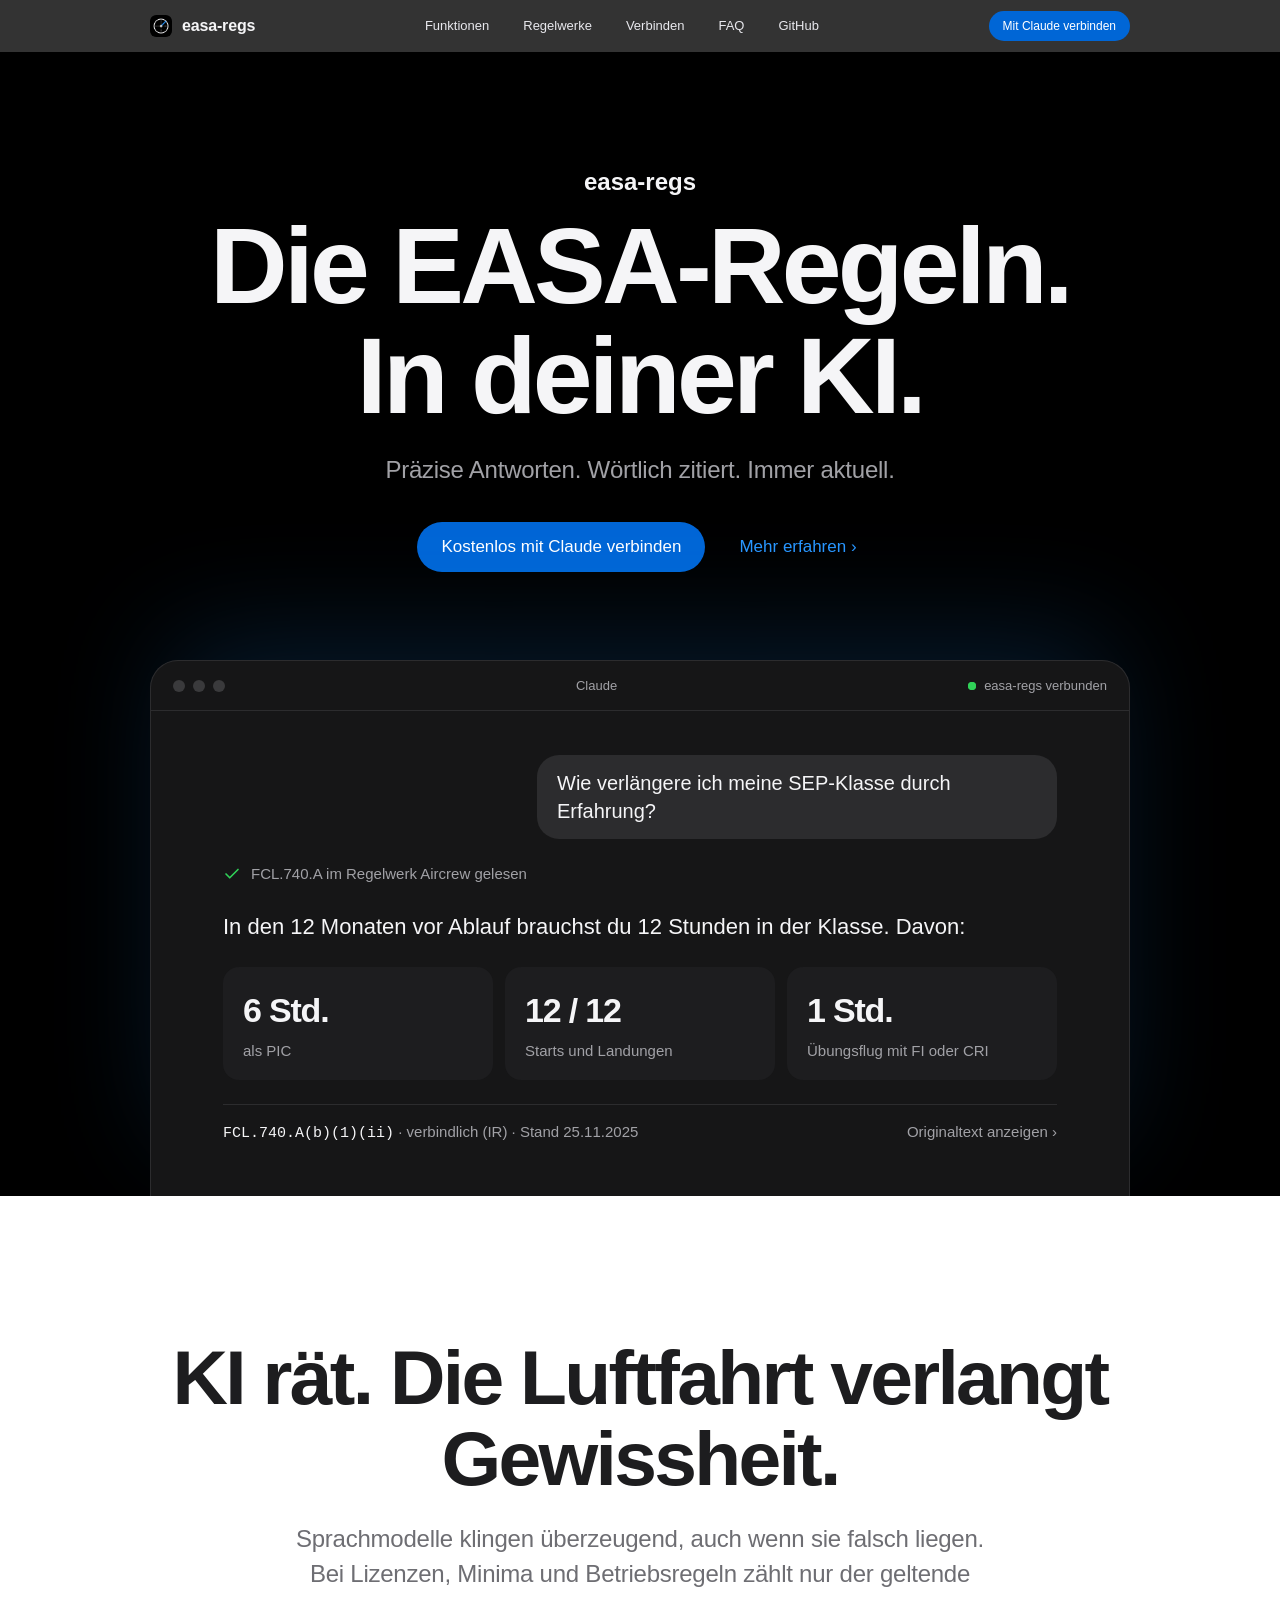
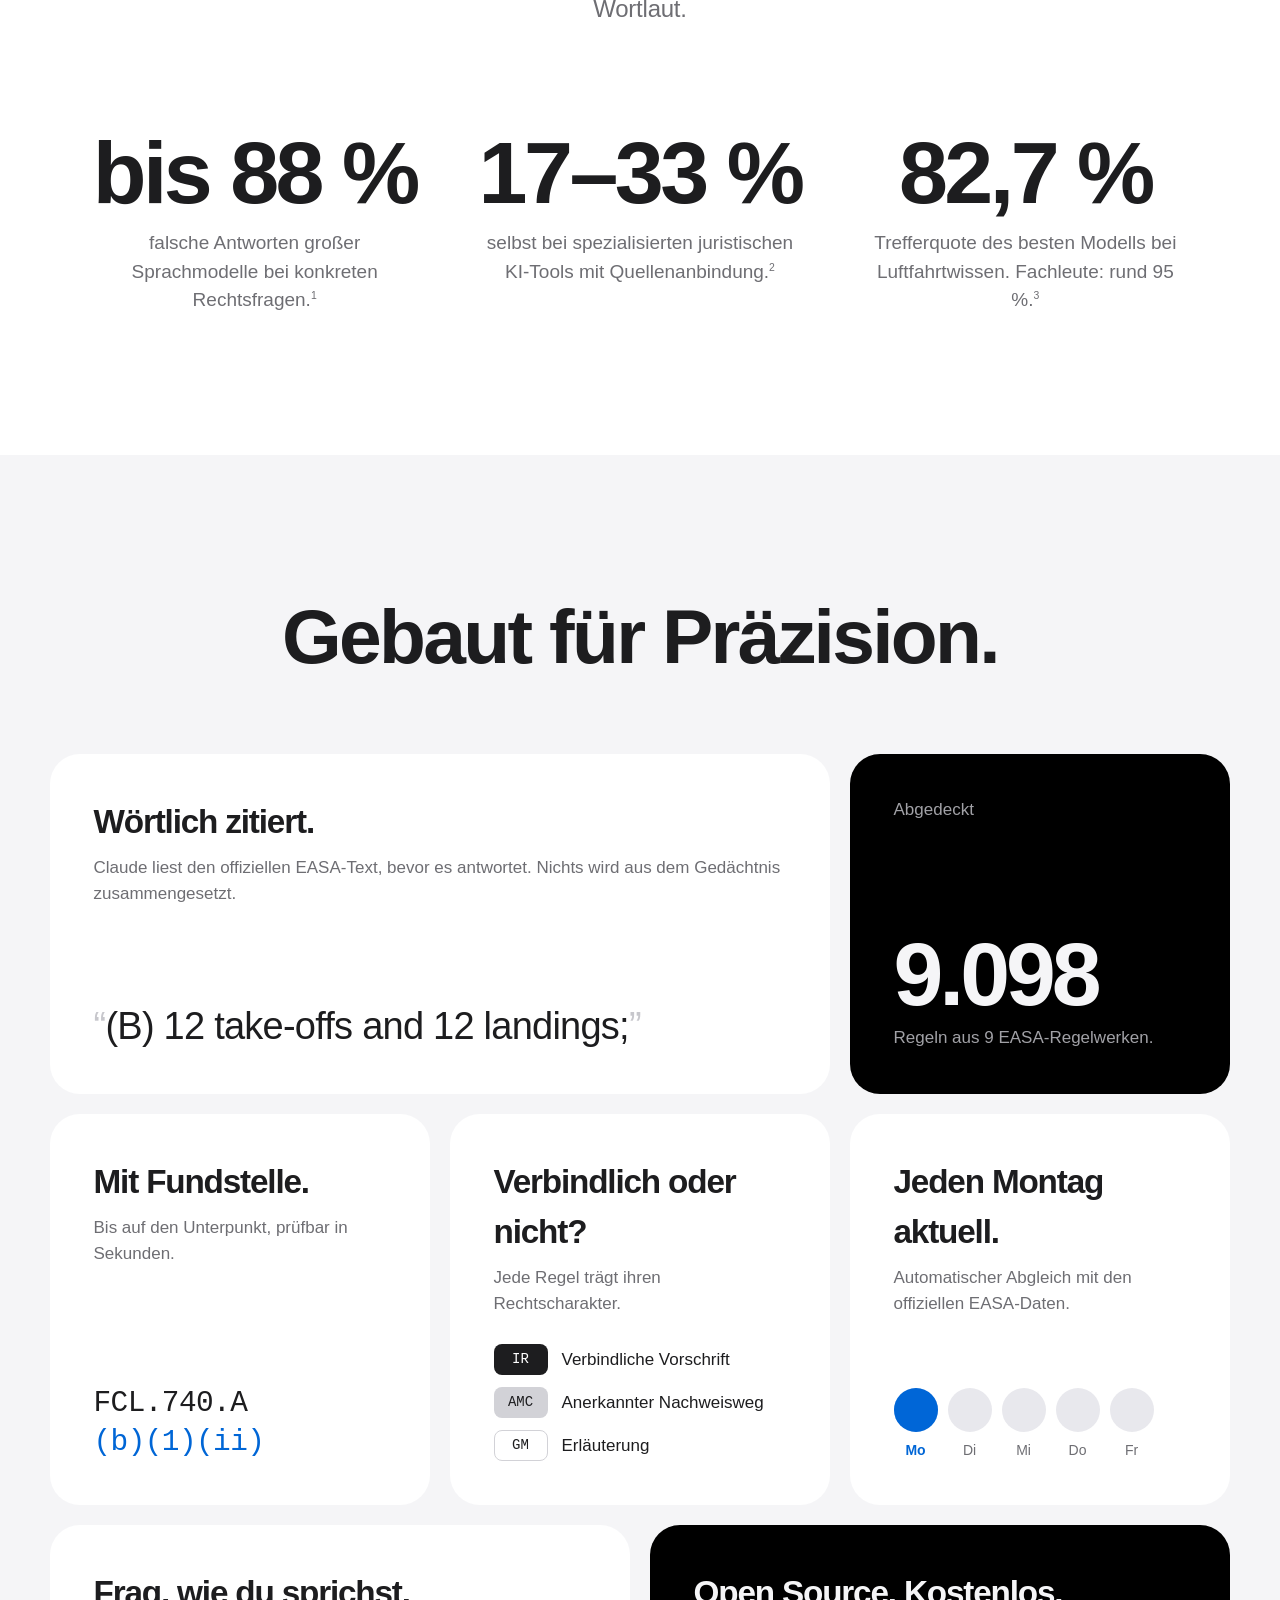
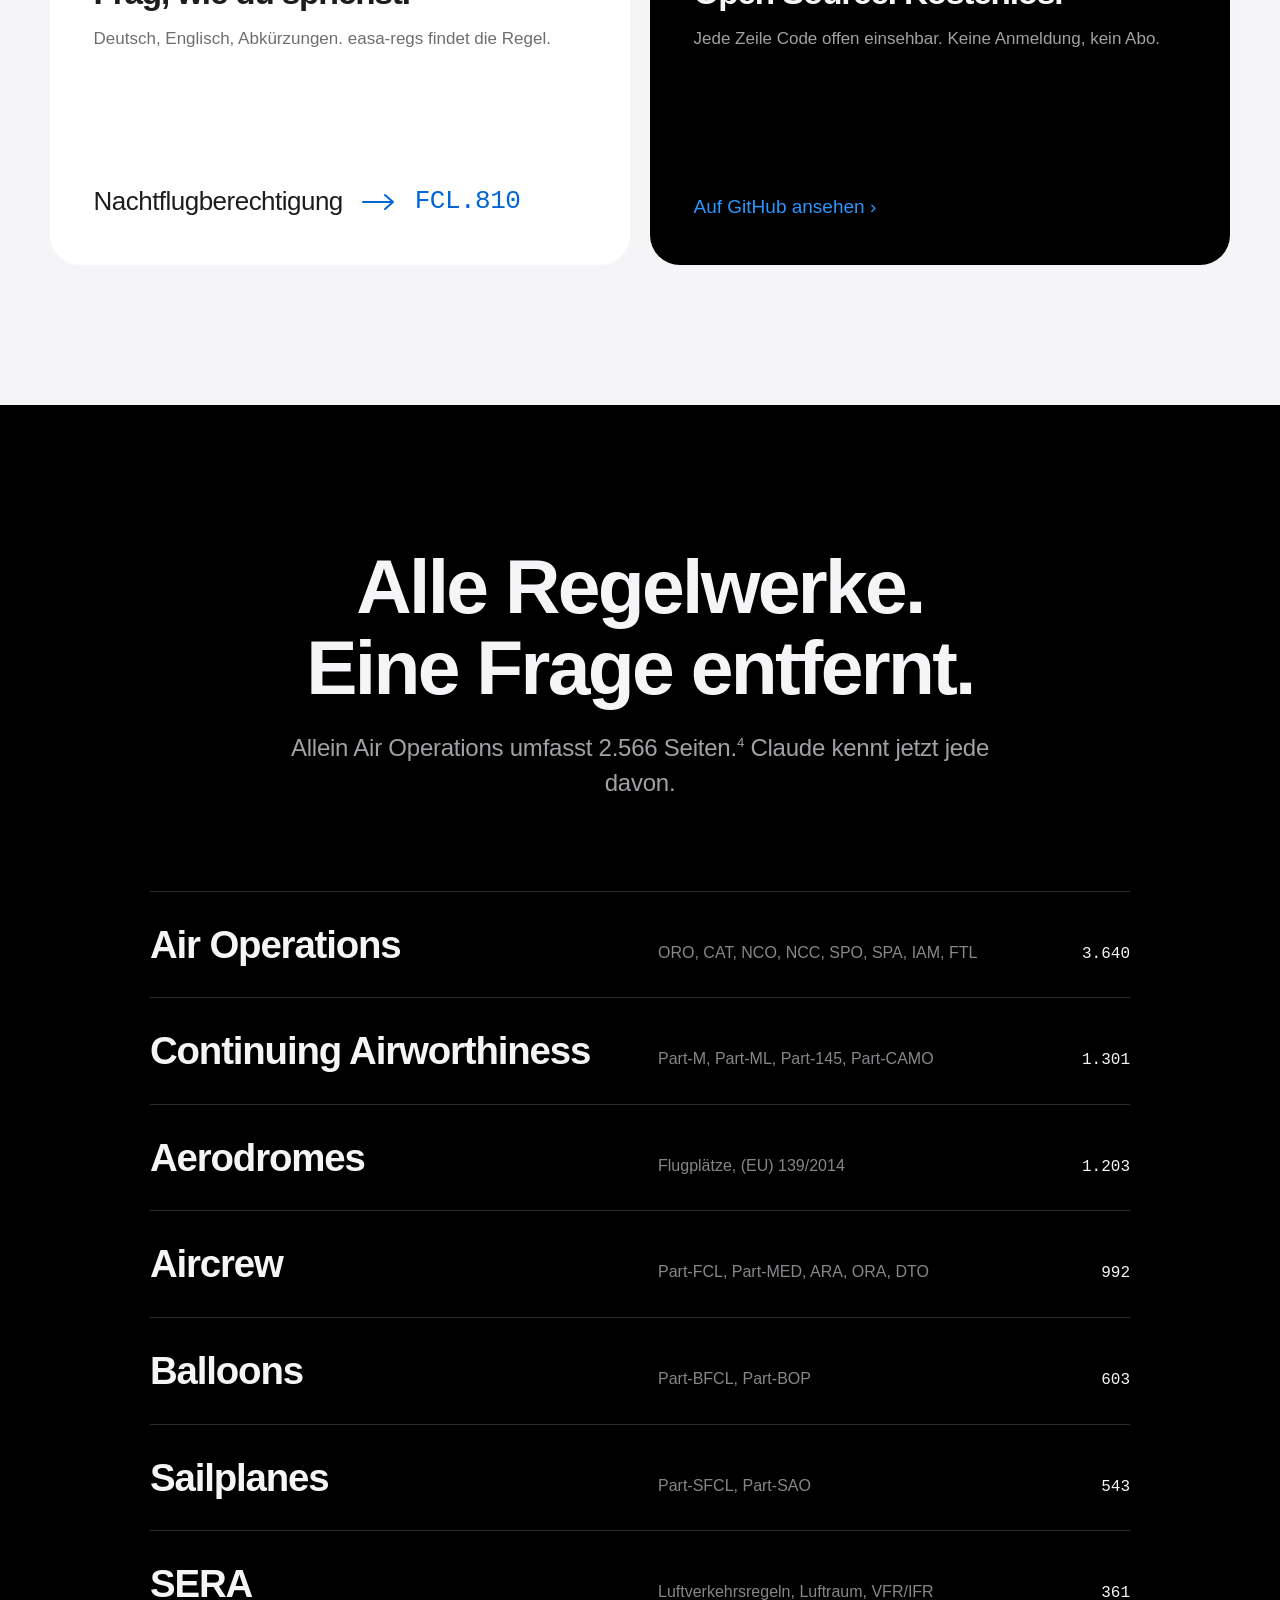
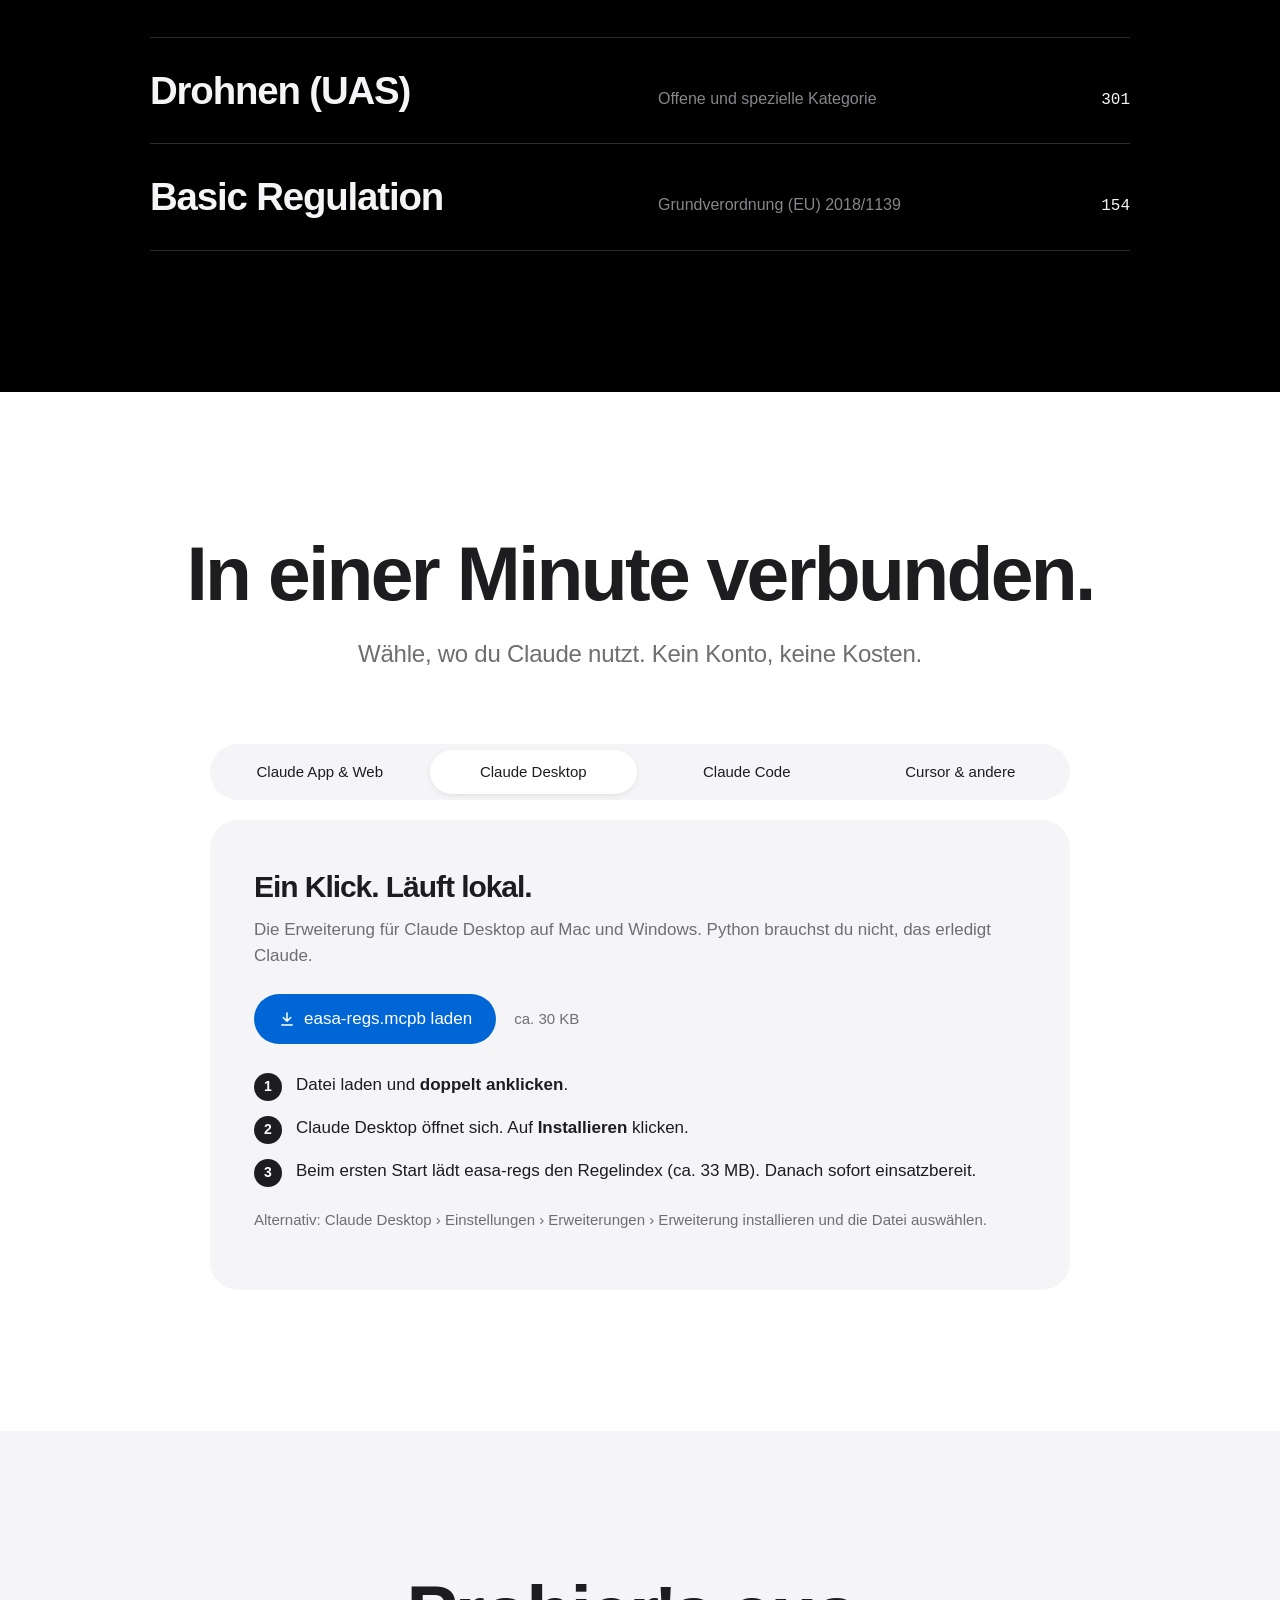
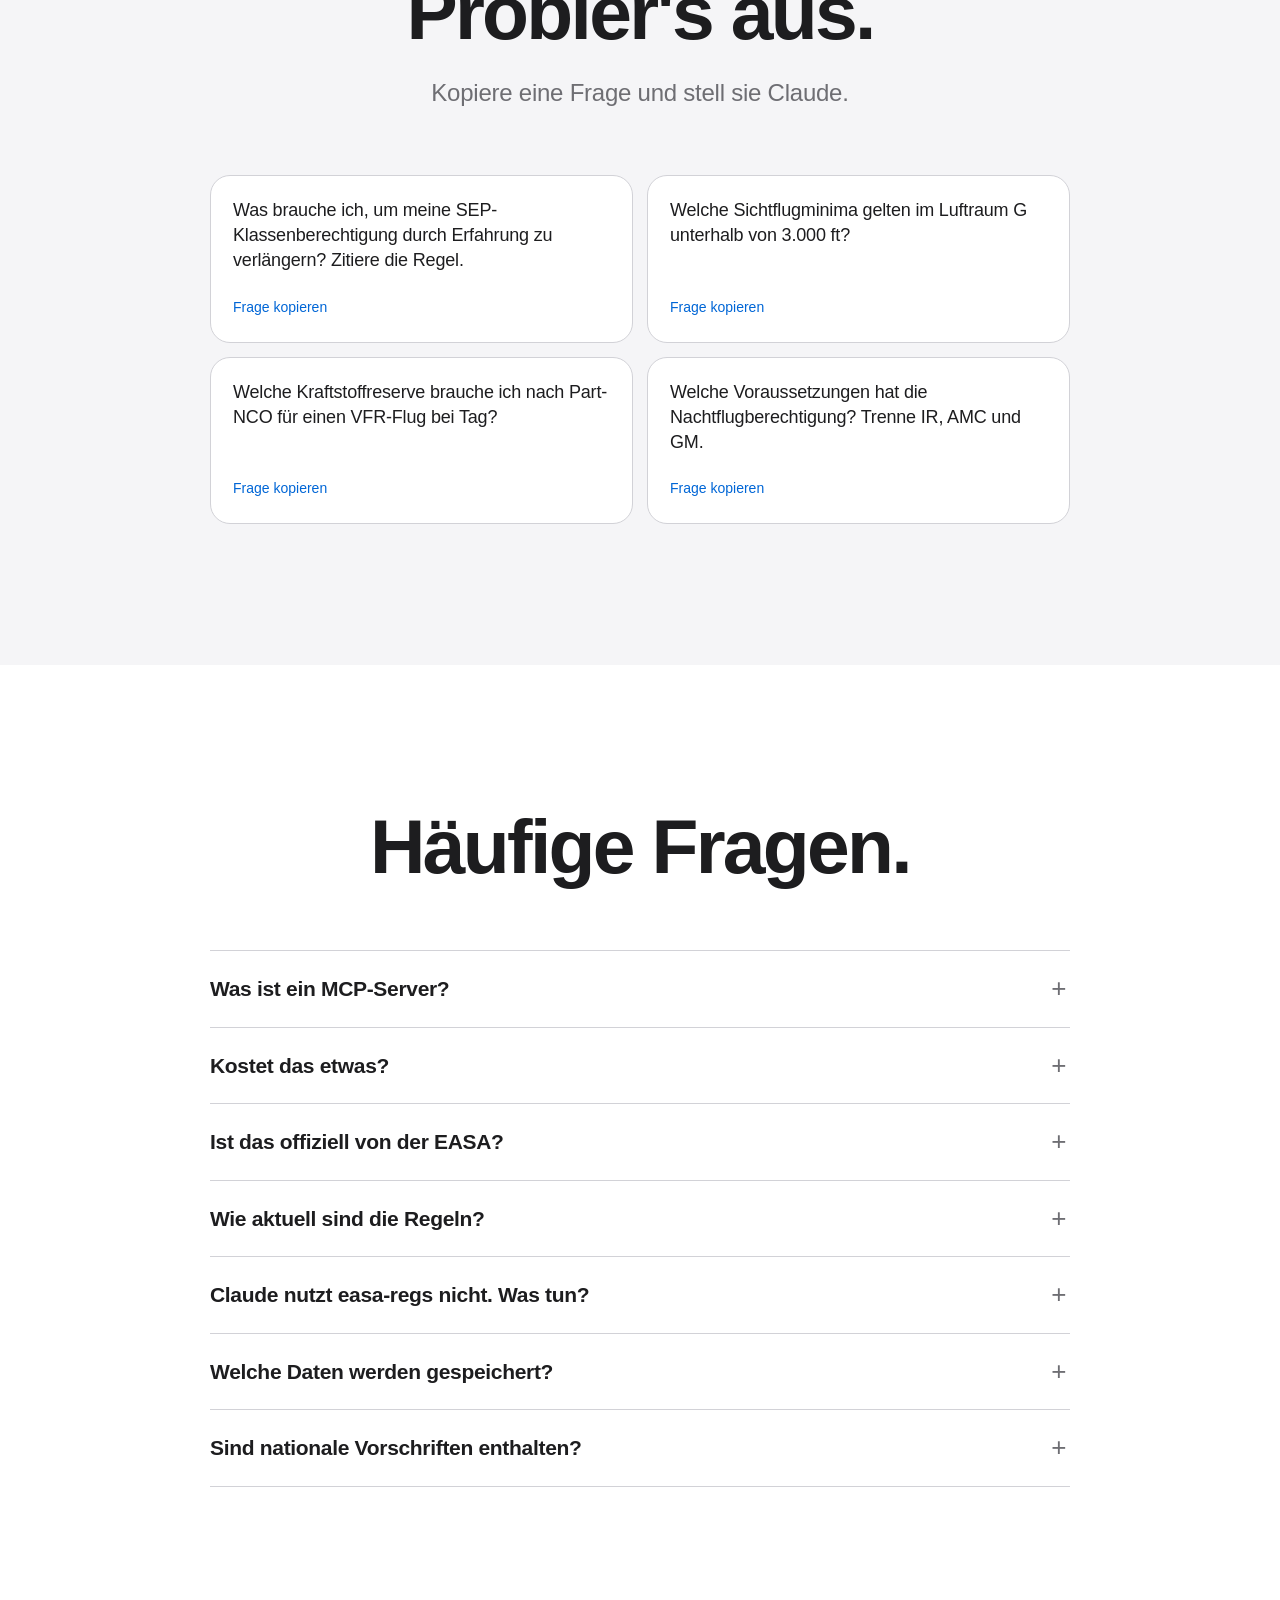
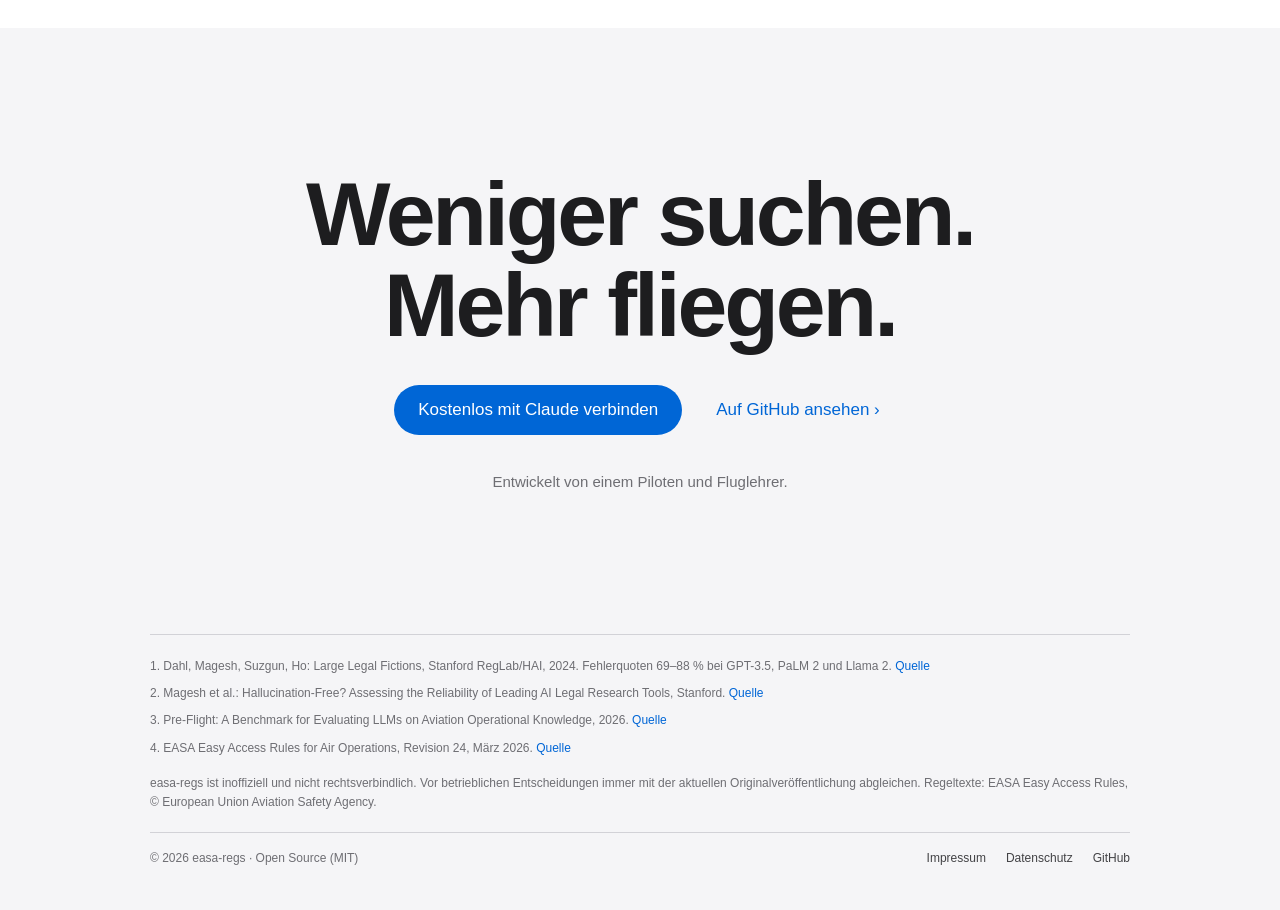
==== site/index.html @ f47a4c09 "Landing page, hosted connector and one-click Claude Desktop extension - site/: responsive landing pa" ====
<!doctype html>
<html lang="de">
<head>
<meta charset="utf-8">
<meta name="viewport" content="width=device-width, initial-scale=1">
<title>easa-regs – Die EASA-Regeln in deiner KI</title>
<meta name="description" content="Verbinde Claude mit 9.098 EASA-Regeln: Part-FCL, Air OPS, SERA, Part-ML und mehr. Präzise Antworten mit wörtlichem Zitat und Fundstelle. Kostenlos und Open Source.">
<meta property="og:title" content="easa-regs – Die EASA-Regeln in deiner KI">
<meta property="og:description" content="Präzise Antworten. Wörtlich zitiert. Immer aktuell. Kostenloser MCP-Server für Claude.">
<meta property="og:image" content="https://muchsneaks.github.io/easa-regs-mcp/assets/og.png">
<meta property="og:type" content="website">
<meta name="twitter:card" content="summary_large_image">
<meta name="theme-color" content="#000000">
<link rel="icon" href="assets/icon.png">
<link rel="apple-touch-icon" href="assets/icon.png">
<link rel="preload" href="assets/fonts/Geist-Variable.woff2" as="font" type="font/woff2" crossorigin>
<style>
@font-face{font-family:Geist;src:url(assets/fonts/Geist-Variable.woff2) format("woff2");font-weight:100 900;font-display:swap}
@font-face{font-family:"Geist Mono";src:url(assets/fonts/GeistMono-Regular.woff2) format("woff2");font-weight:400;font-display:swap}
:root{--black:#000;--ink:#1D1D1F;--grey:#6E6E73;--grey-d:#A1A1A6;--line:#D2D2D7;--panel:#F5F5F7;--blue:#0066D6;--blue-d:#2997FF;--card-d:#161617;--line-d:#2C2C2E;--green:#30D158}
*{box-sizing:border-box}
[hidden]{display:none!important}
html{scroll-behavior:smooth;scroll-padding-top:56px}
body{margin:0;background:#fff;color:var(--ink);font-family:Geist,-apple-system,"Helvetica Neue",Arial,sans-serif;font-size:17px;line-height:1.5;-webkit-font-smoothing:antialiased;text-rendering:optimizeLegibility}
a{color:var(--blue);text-decoration:none}a:hover{text-decoration:underline}
.mono,code,pre{font-family:"Geist Mono",ui-monospace,SFMono-Regular,Menlo,monospace}
.h{font-weight:600;letter-spacing:-.035em;margin:0}
.wrap{width:min(980px,100% - 48px);margin-inline:auto}
.wide{width:min(1180px,100% - 32px);margin-inline:auto}
.center{text-align:center}
.nw{white-space:nowrap}
.sub{color:var(--grey);font-size:clamp(19px,2vw,24px);line-height:1.45;letter-spacing:-.01em;max-width:720px;margin:24px auto 0}
.dark{background:#000;color:#F5F5F7}.dark .sub{color:var(--grey-d)}
.panel{background:var(--panel)}
section{padding:clamp(88px,11vw,160px) 0}
h2.h{font-size:clamp(40px,6vw,80px);line-height:1.05}
.btn{display:inline-flex;align-items:center;justify-content:center;gap:8px;min-height:44px;padding:12px 24px;border-radius:99px;background:var(--blue);color:#fff;font-weight:500;font-size:17px;border:0;cursor:pointer;font-family:inherit}
.btn:hover{text-decoration:none;background:#0058BA}
.btn.ghost{background:transparent;color:var(--blue);padding-inline:6px}
.dark .btn.ghost{color:var(--blue-d)}
.btn.light{background:#F5F5F7;color:var(--ink)}
sup{font-size:.55em;line-height:0}

/* nav */
.nav{position:sticky;top:0;z-index:50;height:52px;background:rgba(0,0,0,.8);backdrop-filter:saturate(180%) blur(20px);-webkit-backdrop-filter:saturate(180%) blur(20px)}
.nav .wrap{height:100%;display:flex;align-items:center;justify-content:space-between}
.logo{display:flex;align-items:center;gap:10px;color:#F5F5F7;font-weight:600;font-size:16px;letter-spacing:-.01em}
.logo:hover{text-decoration:none}
.logo img{width:22px;height:22px;border-radius:6px}
.links{display:flex;gap:34px;font-size:13px}
.links a{color:#E8E8ED}
.nav .btn{min-height:30px;padding:5px 14px;font-size:12px}
.menu{display:none;width:44px;height:44px;background:none;border:0;color:#E8E8ED;cursor:pointer;align-items:center;justify-content:center}
.drawer{display:none;position:fixed;inset:52px 0 auto 0;background:rgba(0,0,0,.94);backdrop-filter:blur(20px);-webkit-backdrop-filter:blur(20px);padding:12px 24px 28px;z-index:49}
.drawer a{display:block;padding:14px 0;color:#F5F5F7;font-size:24px;font-weight:600;letter-spacing:-.02em;border-bottom:1px solid var(--line-d)}
.drawer.open{display:block}

/* hero */
.hero{padding:clamp(72px,9vw,112px) 0 0;text-align:center;overflow:hidden}
.hero .name{font-size:clamp(19px,2vw,24px);font-weight:600}
.hero h1{font-size:clamp(50px,8.4vw,112px);line-height:1.02;margin:12px 0 0}
.hero .sub{margin-top:22px}
.cta{margin-top:34px;display:flex;gap:28px;justify-content:center;align-items:center;flex-wrap:wrap}
.window{width:min(980px,100% - 32px);margin:clamp(56px,7vw,88px) auto 0;background:var(--card-d);border:1px solid var(--line-d);border-bottom:0;border-radius:28px 28px 0 0;box-shadow:0 -40px 120px -20px rgba(41,151,255,.18);text-align:left;overflow:hidden}
.bar{height:50px;display:flex;align-items:center;justify-content:space-between;padding:0 22px;border-bottom:1px solid var(--line-d);font-size:13px;color:var(--grey-d)}
.dots{display:flex;gap:8px}.dots i{width:12px;height:12px;border-radius:99px;background:#3A3A3C}
.live{display:flex;align-items:center;gap:8px}
.pulse{position:relative;width:8px;height:8px}
.pulse:before,.pulse:after{content:"";position:absolute;inset:0;border-radius:99px;background:var(--green)}
.pulse:before{animation:ping 2.2s cubic-bezier(0,0,.2,1) infinite}
.chat{padding:clamp(24px,4vw,44px) clamp(18px,6vw,72px) clamp(28px,4vw,56px);display:flex;flex-direction:column;gap:24px}
.q{align-self:flex-end;max-width:520px;background:var(--line-d);border-radius:22px;padding:14px 20px;font-size:clamp(16px,1.7vw,20px);line-height:1.4}
.tool{display:flex;align-items:center;gap:10px;font-size:15px;color:var(--grey-d)}
.ans{font-size:clamp(17px,1.9vw,22px);line-height:1.5;max-width:760px}
.facts{display:grid;grid-template-columns:repeat(3,minmax(0,1fr));gap:12px}
.fact{background:var(--ink);border-radius:16px;padding:18px 20px;display:flex;flex-direction:column;gap:4px}
.fact b{font-size:clamp(26px,3vw,34px);font-weight:600;letter-spacing:-.035em}
.fact span{font-size:15px;color:var(--grey-d)}
.cite{display:flex;justify-content:space-between;gap:16px;flex-wrap:wrap;padding-top:16px;border-top:1px solid var(--line-d);font-size:15px;color:var(--grey-d)}
.cite .mono{color:#F5F5F7}
.s1{animation:fade .6s ease 1.5s both}.s2{animation:fade .6s ease 2.2s both}.s3{animation:fade .6s ease 2.8s both}.s4{animation:fade .6s ease 3.4s both}.s5{animation:fade .6s ease 4s both}
.l1{animation:rise 1s cubic-bezier(.16,1,.3,1) .1s both}.l2{animation:rise 1s cubic-bezier(.16,1,.3,1) .25s both}.l3{animation:rise 1s cubic-bezier(.16,1,.3,1) .4s both}.l4{animation:rise 1s cubic-bezier(.16,1,.3,1) .55s both}
.lift{animation:lift 1.4s cubic-bezier(.16,1,.3,1) .6s both}

/* stats */
.stats{margin:clamp(64px,8vw,112px) auto 0;display:grid;grid-template-columns:repeat(3,minmax(0,1fr));gap:56px;width:min(1100px,100% - 48px)}
.stat{text-align:center;display:flex;flex-direction:column;gap:12px}
.stat b{font-size:clamp(60px,7vw,88px);font-weight:600;letter-spacing:-.04em;line-height:1}
.stat span{font-size:clamp(16px,1.5vw,19px);color:var(--grey)}

/* bento */
.bento{margin-top:clamp(48px,6vw,80px);display:grid;grid-template-columns:repeat(6,minmax(0,1fr));gap:20px}
.tile{background:#fff;border-radius:30px;padding:clamp(28px,3.4vw,46px);display:flex;flex-direction:column;justify-content:space-between;gap:28px;min-height:340px;transition:transform .5s cubic-bezier(.16,1,.3,1)}
.tile:hover{transform:scale(1.012)}
.tile.d{background:#000;color:#F5F5F7}
.tile h3{font-size:clamp(26px,2.6vw,34px)}
.tile p{margin:8px 0 0;color:var(--grey);font-size:17px}
.tile.d p{color:var(--grey-d)}
.span4{grid-column:span 4}.span3{grid-column:span 3}.span2{grid-column:span 2}
.quote{font-size:clamp(28px,3vw,38px);line-height:1.25;letter-spacing:-.02em}.quote i{font-style:normal;color:#C7C7CC}
.big{font-size:clamp(72px,7vw,96px);font-weight:600;letter-spacing:-.045em;line-height:.95}
.ref{font-size:clamp(24px,2.3vw,30px);line-height:1.3;letter-spacing:-.02em}.ref em{font-style:normal;color:var(--blue)}
.types{display:flex;flex-direction:column;gap:12px}
.types div{display:flex;align-items:center;gap:14px}
.tag{width:54px;padding:5px 0;text-align:center;border-radius:8px;font-size:14px}
.week{display:flex;gap:10px}
.week div{display:flex;flex-direction:column;align-items:center;gap:8px;font-size:14px;color:var(--grey)}
.week i{width:44px;height:44px;border-radius:99px;background:#E8E8ED;position:relative}
.week .mo i{background:var(--blue)}.week .mo{color:var(--blue);font-weight:600}
.week .mo i:before{content:"";position:absolute;inset:0;border-radius:99px;background:var(--blue);animation:ping 2.2s cubic-bezier(0,0,.2,1) infinite;opacity:.25}
.translate{display:flex;align-items:center;gap:18px;flex-wrap:wrap;font-size:clamp(20px,2.2vw,26px);letter-spacing:-.02em}
.translate svg{animation:slide 2.8s ease-in-out infinite}

/* books */
.books{margin:clamp(56px,7vw,96px) auto 0;width:min(980px,100% - 48px);border-top:1px solid var(--line-d)}
.book{display:flex;align-items:baseline;gap:32px;padding:24px 0;border-bottom:1px solid var(--line-d)}
.book b{flex:1;font-size:clamp(24px,3vw,40px);font-weight:600;letter-spacing:-.03em}
.book span{width:360px;font-size:16px;color:#86868B}
.book .mono{width:80px;text-align:right;color:#F5F5F7;font-size:16px}

/* install */
.tabs{margin:clamp(48px,6vw,72px) auto 0;width:min(860px,100% - 32px)}
.tablist{display:flex;gap:6px;padding:6px;background:var(--panel);border-radius:99px;overflow-x:auto;scrollbar-width:none}
.tablist::-webkit-scrollbar{display:none}
.tablist button{flex:1;min-height:44px;padding:10px 18px;border:0;border-radius:99px;background:transparent;font:inherit;font-size:15px;font-weight:500;color:var(--ink);cursor:pointer;white-space:nowrap}
.tablist button[aria-selected=true]{background:#fff;box-shadow:0 2px 10px -4px rgba(0,0,0,.2)}
.panelbox{margin-top:20px;background:var(--panel);border-radius:28px;padding:clamp(24px,4vw,44px)}
.panelbox[hidden]{display:none}
.panelbox h3{font-size:clamp(24px,2.6vw,30px)}
.panelbox .lead{color:var(--grey);margin:8px 0 0}
.copyrow{margin-top:24px;display:flex;align-items:center;gap:10px;background:#fff;border:1px solid var(--line);border-radius:16px;padding:8px 8px 8px 18px}
.copyrow code{flex:1;min-width:0;overflow-x:auto;white-space:nowrap;font-size:15px;scrollbar-width:thin}
.copy{min-height:40px;padding:8px 16px;border-radius:12px;border:0;background:var(--ink);color:#fff;font:inherit;font-size:14px;font-weight:500;cursor:pointer;flex-shrink:0}
.copy.done{background:#248A3D}
pre.block{margin:24px 0 0;background:#fff;border:1px solid var(--line);border-radius:16px;padding:20px 22px;font-size:14px;line-height:1.7;overflow-x:auto}
.blockwrap{position:relative}.blockwrap .copy{position:absolute;top:10px;right:10px}
ol.steps{margin:28px 0 0;padding:0;list-style:none;counter-reset:s;display:grid;gap:14px}
ol.steps li{counter-increment:s;display:flex;gap:14px;align-items:flex-start}
ol.steps li:before{content:counter(s);flex-shrink:0;width:28px;height:28px;border-radius:99px;background:var(--ink);color:#fff;font-size:14px;font-weight:600;display:flex;align-items:center;justify-content:center;margin-top:1px}
.note{margin-top:22px;font-size:15px;color:var(--grey)}
.soon{margin-top:24px;padding:18px 20px;border-radius:16px;background:#fff;border:1px dashed var(--line);color:var(--grey)}
.dl{margin-top:26px;display:flex;align-items:center;gap:18px;flex-wrap:wrap}
.dl .btn svg{flex-shrink:0}

/* try */
.prompts{margin:clamp(40px,5vw,64px) auto 0;width:min(860px,100% - 32px);display:grid;grid-template-columns:repeat(2,minmax(0,1fr));gap:14px}
.prompt{background:#fff;border:1px solid var(--line);border-radius:20px;padding:22px 22px 18px;display:flex;flex-direction:column;justify-content:space-between;gap:18px;font-size:18px;line-height:1.4;letter-spacing:-.01em}
.prompt .copy{align-self:flex-start;background:transparent;color:var(--blue);padding:0;min-height:32px}
.prompt .copy.done{color:#248A3D;background:transparent}

/* faq */
.faq{margin:clamp(40px,5vw,64px) auto 0;width:min(860px,100% - 48px);border-top:1px solid var(--line)}
.faq details{border-bottom:1px solid var(--line)}
.faq summary{list-style:none;cursor:pointer;padding:22px 36px 22px 0;font-size:clamp(18px,1.8vw,21px);font-weight:600;letter-spacing:-.015em;position:relative}
.faq summary::-webkit-details-marker{display:none}
.faq summary:after{content:"+";position:absolute;right:4px;top:18px;font-size:26px;font-weight:400;color:var(--grey);transition:transform .3s}
.faq details[open] summary:after{transform:rotate(45deg)}
.faq details p{margin:0 0 22px;color:var(--grey);max-width:720px}

/* footer */
footer{background:var(--panel);padding:0 0 44px;font-size:12px;line-height:1.6;color:var(--grey)}
footer .wrap{border-top:1px solid var(--line);padding-top:22px;display:flex;flex-direction:column;gap:8px}
footer .bottom{margin-top:12px;padding-top:16px;border-top:1px solid var(--line);display:flex;justify-content:space-between;gap:12px;flex-wrap:wrap}
footer .bottom a{color:#424245;margin-left:20px}footer .bottom a:first-child{margin-left:0}

/* motion */
@keyframes rise{from{opacity:0;transform:translateY(28px)}to{opacity:1;transform:none}}
@keyframes lift{from{opacity:0;transform:translateY(80px) scale(.97)}to{opacity:1;transform:none}}
@keyframes fade{from{opacity:0}to{opacity:1}}
@keyframes ping{0%{transform:scale(1);opacity:.6}100%{transform:scale(2.6);opacity:0}}
@keyframes slide{0%,20%{transform:translateX(0);opacity:1}45%,55%{transform:translateX(10px);opacity:.5}80%,100%{transform:translateX(0);opacity:1}}
.js .rv{opacity:0;transform:translateY(28px);transition:opacity .9s cubic-bezier(.16,1,.3,1),transform .9s cubic-bezier(.16,1,.3,1)}
.js .rv.in{opacity:1;transform:none}
@media (prefers-reduced-motion:reduce){*,*:before,*:after{animation:none!important;transition:none!important}.js .rv{opacity:1;transform:none}}

/* responsive */
@media (max-width:1068px){.span4,.span2{grid-column:span 3}.book span{width:260px}}
@media (max-width:734px){
.links,.nav .btn{display:none}.menu{display:flex}
.facts{grid-template-columns:1fr}.fact{flex-direction:row;align-items:baseline;gap:12px}.fact b{width:96px;flex-shrink:0}
.stats{grid-template-columns:1fr;gap:48px}
.bento{grid-template-columns:1fr;gap:14px}.span4,.span3,.span2{grid-column:auto}.tile{min-height:0;border-radius:26px}
.book{flex-wrap:wrap;gap:4px 16px;padding:18px 0}.book b{flex:1 1 auto}.book span{order:3;width:100%;font-size:14px}.book .mono{width:auto;font-size:14px}
.prompts{grid-template-columns:1fr}
.cite{flex-direction:column;gap:6px}
.cta{flex-direction:column;gap:16px}
.tablist{display:grid;grid-template-columns:1fr 1fr;border-radius:24px}.tablist button{padding:10px 8px;font-size:14px}
}
</style>
</head>
<body>

<nav class="nav" aria-label="Hauptnavigation">
<div class="wrap">
<a class="logo" href="#top"><img src="assets/icon.png" alt="">easa-regs</a>
<div class="links"><a href="#precision">Funktionen</a><a href="#books">Regelwerke</a><a href="#install">Verbinden</a><a href="#faq">FAQ</a><a href="https://github.com/muchsneaks/easa-regs-mcp">GitHub</a></div>
<a class="btn" href="#install">Mit Claude verbinden</a>
<button class="menu" type="button" aria-label="Menü öffnen" aria-expanded="false" aria-controls="drawer"><svg width="18" height="18" viewBox="0 0 24 24" fill="none" stroke="currentColor" stroke-width="1.8" stroke-linecap="round" aria-hidden="true"><path d="M4 9h16M4 15h16"/></svg></button>
</div>
</nav>
<div class="drawer" id="drawer"><a href="#precision">Funktionen</a><a href="#books">Regelwerke</a><a href="#install">Mit Claude verbinden</a><a href="#faq">FAQ</a><a href="https://github.com/muchsneaks/easa-regs-mcp">GitHub</a></div>

<main>
<!-- HERO -->
<header id="top" class="hero dark">
<div class="name l1">easa-regs</div>
<h1 class="h l2">Die <span class="nw">EASA-Regeln.</span><br>In deiner KI.</h1>
<p class="sub l3">Präzise Antworten. Wörtlich zitiert. Immer aktuell.</p>
<div class="cta l4"><a class="btn" href="#install">Kostenlos mit Claude verbinden</a><a class="btn ghost" href="#precision">Mehr erfahren ›</a></div>
<div class="window lift" role="img" aria-label="Beispiel: Claude beantwortet eine Frage zur SEP-Verlängerung mit Zitat aus FCL.740.A">
<div class="bar"><div class="dots"><i></i><i></i><i></i></div><span>Claude</span><span class="live"><span class="pulse"></span>easa-regs verbunden</span></div>
<div class="chat">
<div class="q s1">Wie verlängere ich meine SEP-Klasse durch Erfahrung?</div>
<div class="tool s2"><svg width="18" height="18" viewBox="0 0 24 24" fill="none" stroke="#30D158" stroke-width="2.2" stroke-linecap="round" stroke-linejoin="round" aria-hidden="true"><path d="M20 6L9 17l-5-5"/></svg>FCL.740.A im Regelwerk Aircrew gelesen</div>
<div class="ans s3">In den 12 Monaten vor Ablauf brauchst du 12 Stunden in der Klasse. Davon:</div>
<div class="facts s4">
<div class="fact"><b>6 Std.</b><span>als PIC</span></div>
<div class="fact"><b>12 / 12</b><span>Starts und Landungen</span></div>
<div class="fact"><b>1 Std.</b><span>Übungsflug mit FI oder CRI</span></div>
</div>
<div class="cite s5"><span><span class="mono">FCL.740.A(b)(1)(ii)</span> · verbindlich (IR) · Stand 25.11.2025</span><span>Originaltext anzeigen ›</span></div>
</div>
</div>
</header>

<!-- PROBLEM -->
<section>
<div class="wrap center">
<h2 class="h rv">KI rät. Die Luftfahrt verlangt Gewissheit.</h2>
<p class="sub rv">Sprachmodelle klingen überzeugend, auch wenn sie falsch liegen. Bei Lizenzen, Minima und Betriebsregeln zählt nur der geltende Wortlaut.</p>
</div>
<div class="stats">
<div class="stat rv"><b>bis 88 %</b><span>falsche Antworten großer Sprachmodelle bei konkreten Rechtsfragen.<sup>1</sup></span></div>
<div class="stat rv"><b>17–33 %</b><span>selbst bei spezialisierten juristischen KI-Tools mit Quellenanbindung.<sup>2</sup></span></div>
<div class="stat rv"><b>82,7 %</b><span>Trefferquote des besten Modells bei Luftfahrtwissen. Fachleute: rund 95 %.<sup>3</sup></span></div>
</div>
</section>

<!-- PRECISION -->
<section id="precision" class="panel">
<div class="wrap center"><h2 class="h rv">Gebaut für Präzision.</h2></div>
<div class="wide bento">
<article class="tile span4 rv"><div><h3 class="h">Wörtlich zitiert.</h3><p>Claude liest den offiziellen EASA-Text, bevor es antwortet. Nichts wird aus dem Gedächtnis zusammengesetzt.</p></div><div class="quote"><i>“</i>(B) 12 take-offs and 12 landings;<i>”</i></div></article>
<article class="tile d span2 rv"><span style="color:var(--grey-d)">Abgedeckt</span><div><div class="big">9.098</div><p>Regeln aus 9 EASA-Regelwerken.</p></div></article>
<article class="tile span2 rv"><div><h3 class="h">Mit Fundstelle.</h3><p>Bis auf den Unterpunkt, prüfbar in Sekunden.</p></div><div class="ref mono">FCL.740.A<br><em>(b)(1)(ii)</em></div></article>
<article class="tile span2 rv"><div><h3 class="h">Verbindlich oder nicht?</h3><p>Jede Regel trägt ihren Rechtscharakter.</p></div>
<div class="types"><div><span class="tag mono" style="background:var(--ink);color:#fff">IR</span>Verbindliche Vorschrift</div><div><span class="tag mono" style="background:var(--line)">AMC</span>Anerkannter Nachweisweg</div><div><span class="tag mono" style="border:1px solid var(--line);padding:4px 0">GM</span>Erläuterung</div></div></article>
<article class="tile span2 rv"><div><h3 class="h">Jeden Montag aktuell.</h3><p>Automatischer Abgleich mit den offiziellen EASA-Daten.</p></div>
<div class="week" aria-hidden="true"><div class="mo"><i></i>Mo</div><div><i></i>Di</div><div><i></i>Mi</div><div><i></i>Do</div><div><i></i>Fr</div></div></article>
<article class="tile span3 rv"><div><h3 class="h">Frag, wie du sprichst.</h3><p>Deutsch, Englisch, Abkürzungen. easa-regs findet die Regel.</p></div>
<div class="translate"><span>Nachtflugberechtigung</span><svg width="36" height="20" viewBox="0 0 36 20" fill="none" stroke="#0066D6" stroke-width="2" stroke-linecap="round" stroke-linejoin="round" aria-hidden="true"><path d="M2 10h30M24 3l8 7-8 7"/></svg><span class="mono" style="color:var(--blue)">FCL.810</span></div></article>
<article class="tile d span3 rv"><div><h3 class="h">Open Source. Kostenlos.</h3><p>Jede Zeile Code offen einsehbar. Keine Anmeldung, kein Abo.</p></div><a href="https://github.com/muchsneaks/easa-regs-mcp" style="color:var(--blue-d);font-size:19px">Auf GitHub ansehen ›</a></article>
</div>
</section>

<!-- BOOKS -->
<section id="books" class="dark">
<div class="wrap center">
<h2 class="h rv">Alle Regelwerke.<br>Eine Frage entfernt.</h2>
<p class="sub rv">Allein Air Operations umfasst 2.566 Seiten.<sup>4</sup> Claude kennt jetzt jede davon.</p>
</div>
<div class="books">
<div class="book rv"><b>Air Operations</b><span>ORO, CAT, NCO, NCC, SPO, SPA, IAM, FTL</span><span class="mono">3.640</span></div>
<div class="book rv"><b>Continuing Airworthiness</b><span>Part-M, Part-ML, Part-145, Part-CAMO</span><span class="mono">1.301</span></div>
<div class="book rv"><b>Aerodromes</b><span>Flugplätze, (EU) 139/2014</span><span class="mono">1.203</span></div>
<div class="book rv"><b>Aircrew</b><span>Part-FCL, Part-MED, ARA, ORA, DTO</span><span class="mono">992</span></div>
<div class="book rv"><b>Balloons</b><span>Part-BFCL, Part-BOP</span><span class="mono">603</span></div>
<div class="book rv"><b>Sailplanes</b><span>Part-SFCL, Part-SAO</span><span class="mono">543</span></div>
<div class="book rv"><b>SERA</b><span>Luftverkehrsregeln, Luftraum, VFR/IFR</span><span class="mono">361</span></div>
<div class="book rv"><b>Drohnen (UAS)</b><span>Offene und spezielle Kategorie</span><span class="mono">301</span></div>
<div class="book rv"><b>Basic Regulation</b><span>Grundverordnung (EU) 2018/1139</span><span class="mono">154</span></div>
</div>
</section>

<!-- INSTALL -->
<section id="install">
<div class="wrap center">
<h2 class="h rv">In einer Minute verbunden.</h2>
<p class="sub rv">Wähle, wo du Claude nutzt. Kein Konto, keine Kosten.</p>
</div>
<div class="tabs rv">
<div class="tablist" role="tablist" aria-label="Wo nutzt du Claude?">
<button role="tab" id="t-claude" aria-controls="p-claude" aria-selected="true">Claude App &amp; Web</button>
<button role="tab" id="t-desktop" aria-controls="p-desktop" aria-selected="false" tabindex="-1">Claude Desktop</button>
<button role="tab" id="t-code" aria-controls="p-code" aria-selected="false" tabindex="-1">Claude Code</button>
<button role="tab" id="t-other" aria-controls="p-other" aria-selected="false" tabindex="-1">Cursor &amp; andere</button>
</div>

<div class="panelbox" role="tabpanel" id="p-claude" aria-labelledby="t-claude">
<h3 class="h">Als Connector hinzufügen</h3>
<p class="lead">Funktioniert auf claude.ai, in der Desktop-App und auf iPhone und Android. Auch im Free-Plan.</p>
<div data-needs-remote>
<div class="copyrow"><code id="remote-url" data-remote-url></code><button class="copy" type="button" data-copy="#remote-url">URL kopieren</button></div>
<ol class="steps">
<li><span>In Claude <strong>Anpassen › Connectors</strong> öffnen (auf dem Handy: Einstellungen › Connectors).</span></li>
<li><span>Auf <strong>+</strong> und dann <strong>Custom Connector hinzufügen</strong> tippen.</span></li>
<li><span>Name <strong>EASA Regs</strong> eingeben, die URL einfügen, <strong>Hinzufügen</strong>.</span></li>
<li><span>Fertig. Stell deine Frage, Claude nutzt easa-regs automatisch.</span></li>
</ol>
<p class="note">Kein Login nötig. <a href="https://support.claude.com/en/articles/11175166-get-started-with-custom-connectors-using-remote-mcp">Anleitung von Anthropic ›</a></p>
</div>
<div class="soon" data-no-remote hidden>Der gehostete Connector geht in Kürze online. Bis dahin: <a href="#" data-goto="t-desktop">Claude Desktop</a> oder <a href="#" data-goto="t-code">Claude Code</a> nutzen.</div>
</div>

<div class="panelbox" role="tabpanel" id="p-desktop" aria-labelledby="t-desktop" hidden>
<h3 class="h">Ein Klick. Läuft lokal.</h3>
<p class="lead">Die Erweiterung für Claude Desktop auf Mac und Windows. Python brauchst du nicht, das erledigt Claude.</p>
<div class="dl"><a class="btn" id="mcpb-link" href="https://github.com/muchsneaks/easa-regs-mcp/releases/latest/download/easa-regs.mcpb" download><svg width="18" height="18" viewBox="0 0 24 24" fill="none" stroke="currentColor" stroke-width="2" stroke-linecap="round" stroke-linejoin="round" aria-hidden="true"><path d="M12 4v11M7 10l5 5 5-5M5 20h14"/></svg>easa-regs.mcpb laden</a><span style="color:var(--grey);font-size:15px">ca. 30 KB</span></div>
<ol class="steps">
<li><span>Datei laden und <strong>doppelt anklicken</strong>.</span></li>
<li><span>Claude Desktop öffnet sich. Auf <strong>Installieren</strong> klicken.</span></li>
<li><span>Beim ersten Start lädt easa-regs den Regelindex (ca. 33 MB). Danach sofort einsatzbereit.</span></li>
</ol>
<p class="note">Alternativ: Claude Desktop › Einstellungen › Erweiterungen › Erweiterung installieren und die Datei auswählen.</p>
</div>

<div class="panelbox" role="tabpanel" id="p-code" aria-labelledby="t-code" hidden>
<h3 class="h">Ein Befehl im Terminal.</h3>
<p class="lead" data-needs-remote>Über den gehosteten Server, ohne lokale Installation:</p>
<div class="copyrow" data-needs-remote><code id="cc-remote"></code><button class="copy" type="button" data-copy="#cc-remote">Kopieren</button></div>
<p class="lead" style="margin-top:22px">Lokal auf deinem Rechner (benötigt <a href="https://docs.astral.sh/uv/">uv</a>):</p>
<div class="copyrow"><code id="cc-local">claude mcp add easa-regs -- uvx --from git+https://github.com/muchsneaks/easa-regs-mcp easa-regs-mcp</code><button class="copy" type="button" data-copy="#cc-local">Kopieren</button></div>
</div>

<div class="panelbox" role="tabpanel" id="p-other" aria-labelledby="t-other" hidden>
<h3 class="h">Jeder MCP-Client.</h3>
<p class="lead">Cursor, Windsurf, VS Code und weitere.</p>
<div class="dl" data-needs-remote><a class="btn" id="cursor-link" href="#">Zu Cursor hinzufügen</a></div>
<p class="lead" style="margin-top:22px">Konfiguration für lokale Ausführung:</p>
<div class="blockwrap"><pre class="block" id="json-local">{
  "mcpServers": {
    "easa-regs": {
      "command": "uvx",
      "args": ["--from", "git+https://github.com/muchsneaks/easa-regs-mcp", "easa-regs-mcp"]
    }
  }
}</pre><button class="copy" type="button" data-copy="#json-local">Kopieren</button></div>
<p class="lead" style="margin-top:22px" data-needs-remote>Oder remote per URL:</p>
<div class="blockwrap" data-needs-remote><pre class="block" id="json-remote"></pre><button class="copy" type="button" data-copy="#json-remote">Kopieren</button></div>
</div>
</div>
</section>

<!-- TRY -->
<section class="panel">
<div class="wrap center">
<h2 class="h rv">Probier's aus.</h2>
<p class="sub rv">Kopiere eine Frage und stell sie Claude.</p>
</div>
<div class="prompts">
<div class="prompt rv"><span id="p1">Was brauche ich, um meine SEP-Klassenberechtigung durch Erfahrung zu verlängern? Zitiere die Regel.</span><button class="copy" type="button" data-copy="#p1">Frage kopieren</button></div>
<div class="prompt rv"><span id="p2">Welche Sichtflugminima gelten im Luftraum G unterhalb von 3.000 ft?</span><button class="copy" type="button" data-copy="#p2">Frage kopieren</button></div>
<div class="prompt rv"><span id="p3">Welche Kraftstoffreserve brauche ich nach Part-NCO für einen VFR-Flug bei Tag?</span><button class="copy" type="button" data-copy="#p3">Frage kopieren</button></div>
<div class="prompt rv"><span id="p4">Welche Voraussetzungen hat die Nachtflugberechtigung? Trenne IR, AMC und GM.</span><button class="copy" type="button" data-copy="#p4">Frage kopieren</button></div>
</div>
</section>

<!-- FAQ -->
<section id="faq">
<div class="wrap center"><h2 class="h rv">Häufige Fragen.</h2></div>
<div class="faq">
<details><summary>Was ist ein MCP-Server?</summary><p>Das Model Context Protocol (MCP) ist ein offener Standard, über den KI-Assistenten wie Claude externe Werkzeuge nutzen. easa-regs ist so ein Werkzeug: Claude durchsucht damit die EASA-Regelwerke, bevor es antwortet.</p></details>
<details><summary>Kostet das etwas?</summary><p>Nein. easa-regs ist kostenlos und Open Source (MIT-Lizenz). Du brauchst nur Claude, auch der Free-Plan reicht für einen eigenen Connector.</p></details>
<details><summary>Ist das offiziell von der EASA?</summary><p>Nein. easa-regs nutzt die offiziellen, maschinenlesbaren Easy Access Rules der EASA, ist aber ein unabhängiges Projekt und nicht rechtsverbindlich. Maßgeblich sind allein die im Amtsblatt der EU veröffentlichten Texte.</p></details>
<details><summary>Wie aktuell sind die Regeln?</summary><p>Jeden Montag gleicht easa-regs automatisch mit den EASA-Daten ab. Jede Antwort nennt den Revisionsstand, auf dem sie beruht.</p></details>
<details><summary>Claude nutzt easa-regs nicht. Was tun?</summary><p>Prüfe, ob der Connector im Chat aktiv ist (Menü „+“ › Connectors). Du kannst Claude auch direkt bitten: „Nutze easa-regs und zitiere die Regel.“</p></details>
<details><summary>Welche Daten werden gespeichert?</summary><p>easa-regs speichert keine Konten und keine Chatverläufe. Beim gehosteten Connector erreicht nur die Suchanfrage selbst den Server. Die lokale Variante läuft komplett auf deinem Rechner.</p></details>
<details><summary>Sind nationale Vorschriften enthalten?</summary><p>Noch nicht. Enthalten sind die EU-Regelwerke der EASA. Nationale Regeln wie LBA-Vorgaben, NfL oder das AIP gehören nicht dazu.</p></details>
</div>
</section>

<!-- CTA -->
<section class="panel center">
<div class="wrap">
<h2 class="h rv" style="font-size:clamp(48px,7vw,96px);line-height:1.02">Weniger suchen.<br>Mehr fliegen.</h2>
<div class="cta rv"><a class="btn" href="#install">Kostenlos mit Claude verbinden</a><a class="btn ghost" href="https://github.com/muchsneaks/easa-regs-mcp">Auf GitHub ansehen ›</a></div>
<p class="rv" style="margin:36px 0 0;font-size:15px;color:var(--grey)">Entwickelt von einem Piloten und Fluglehrer.</p>
</div>
</section>
</main>

<footer>
<div class="wrap">
<div>1. Dahl, Magesh, Suzgun, Ho: Large Legal Fictions, Stanford RegLab/HAI, 2024. Fehlerquoten 69–88 % bei GPT-3.5, PaLM 2 und Llama 2. <a href="https://hai.stanford.edu/news/hallucinating-law-legal-mistakes-large-language-models-are-pervasive">Quelle</a></div>
<div>2. Magesh et al.: Hallucination-Free? Assessing the Reliability of Leading AI Legal Research Tools, Stanford. <a href="https://arxiv.org/abs/2405.20362">Quelle</a></div>
<div>3. Pre-Flight: A Benchmark for Evaluating LLMs on Aviation Operational Knowledge, 2026. <a href="https://arxiv.org/abs/2607.01829">Quelle</a></div>
<div>4. EASA Easy Access Rules for Air Operations, Revision 24, März 2026. <a href="https://www.easa.europa.eu/en/document-library/easy-access-rules/easy-access-rules-air-operations">Quelle</a></div>
<div style="margin-top:8px">easa-regs ist inoffiziell und nicht rechtsverbindlich. Vor betrieblichen Entscheidungen immer mit der aktuellen Originalveröffentlichung abgleichen. Regeltexte: EASA Easy Access Rules, © European Union Aviation Safety Agency.</div>
<div class="bottom"><span>© <span id="year">2026</span> easa-regs · Open Source (MIT)</span><span><a href="impressum.html">Impressum</a><a href="datenschutz.html">Datenschutz</a><a href="https://github.com/muchsneaks/easa-regs-mcp">GitHub</a></span></div>
</div>
</footer>

<script>
/* ---- one place to configure the hosted connector ---- */
const REMOTE_URL = "";   // e.g. "https://easa-regs-mcp.onrender.com/mcp" - leave empty until deployed
const REPO = "https://github.com/muchsneaks/easa-regs-mcp";

document.documentElement.classList.add("js");
document.getElementById("year").textContent = new Date().getFullYear();

// remote connector wiring
const hasRemote = REMOTE_URL.trim().length > 0;
document.querySelectorAll("[data-needs-remote]").forEach(el => { if (!hasRemote) el.hidden = true; });
document.querySelectorAll("[data-no-remote]").forEach(el => { el.hidden = hasRemote; });
if (hasRemote) {
  document.querySelectorAll("[data-remote-url]").forEach(el => el.textContent = REMOTE_URL);
  document.getElementById("cc-remote").textContent = `claude mcp add --transport http easa-regs ${REMOTE_URL}`;
  document.getElementById("json-remote").textContent = JSON.stringify({ mcpServers: { "easa-regs": { url: REMOTE_URL } } }, null, 2);
  const cfg = btoa(JSON.stringify({ url: REMOTE_URL }));
  document.getElementById("cursor-link").href = `cursor://anysphere.cursor-deeplink/mcp/install?name=easa-regs&config=${encodeURIComponent(cfg)}`;
}

// tabs (keyboard accessible)
const tabs = [...document.querySelectorAll('[role="tab"]')];
function selectTab(tab, focus) {
  tabs.forEach(t => {
    const on = t === tab;
    t.setAttribute("aria-selected", on);
    t.tabIndex = on ? 0 : -1;
    document.getElementById(t.getAttribute("aria-controls")).hidden = !on;
  });
  if (focus) tab.focus();
}
tabs.forEach((t, i) => {
  t.addEventListener("click", () => selectTab(t));
  t.addEventListener("keydown", e => {
    if (e.key === "ArrowRight" || e.key === "ArrowLeft") {
      e.preventDefault();
      selectTab(tabs[(i + (e.key === "ArrowRight" ? 1 : tabs.length - 1)) % tabs.length], true);
    }
  });
});
document.querySelectorAll("[data-goto]").forEach(a => a.addEventListener("click", e => {
  e.preventDefault(); selectTab(document.getElementById(a.dataset.goto), true);
}));
// pick a sensible default: no hosted connector yet -> Desktop; Windows/Mac desktop users see the app tab first otherwise
if (!hasRemote) selectTab(document.getElementById("t-desktop"));

// copy buttons
document.querySelectorAll("[data-copy]").forEach(btn => btn.addEventListener("click", async () => {
  const text = document.querySelector(btn.dataset.copy).textContent.trim();
  const label = btn.textContent;
  try {
    await navigator.clipboard.writeText(text);
  } catch {
    const ta = Object.assign(document.createElement("textarea"), { value: text });
    document.body.append(ta); ta.select(); document.execCommand("copy"); ta.remove();
  }
  btn.textContent = "Kopiert"; btn.classList.add("done");
  setTimeout(() => { btn.textContent = label; btn.classList.remove("done"); }, 1800);
}));

// mobile menu
const menu = document.querySelector(".menu"), drawer = document.getElementById("drawer");
menu.addEventListener("click", () => {
  const open = drawer.classList.toggle("open");
  menu.setAttribute("aria-expanded", open);
  menu.setAttribute("aria-label", open ? "Menü schließen" : "Menü öffnen");
});
drawer.querySelectorAll("a").forEach(a => a.addEventListener("click", () => { drawer.classList.remove("open"); menu.setAttribute("aria-expanded", false); }));

// scroll reveal
const io = new IntersectionObserver(entries => entries.forEach(e => {
  if (e.isIntersecting) { e.target.classList.add("in"); io.unobserve(e.target); }
}), { rootMargin: "0px 0px -8% 0px", threshold: 0.12 });
document.querySelectorAll(".rv").forEach(el => io.observe(el));
</script>
</body>
</html>
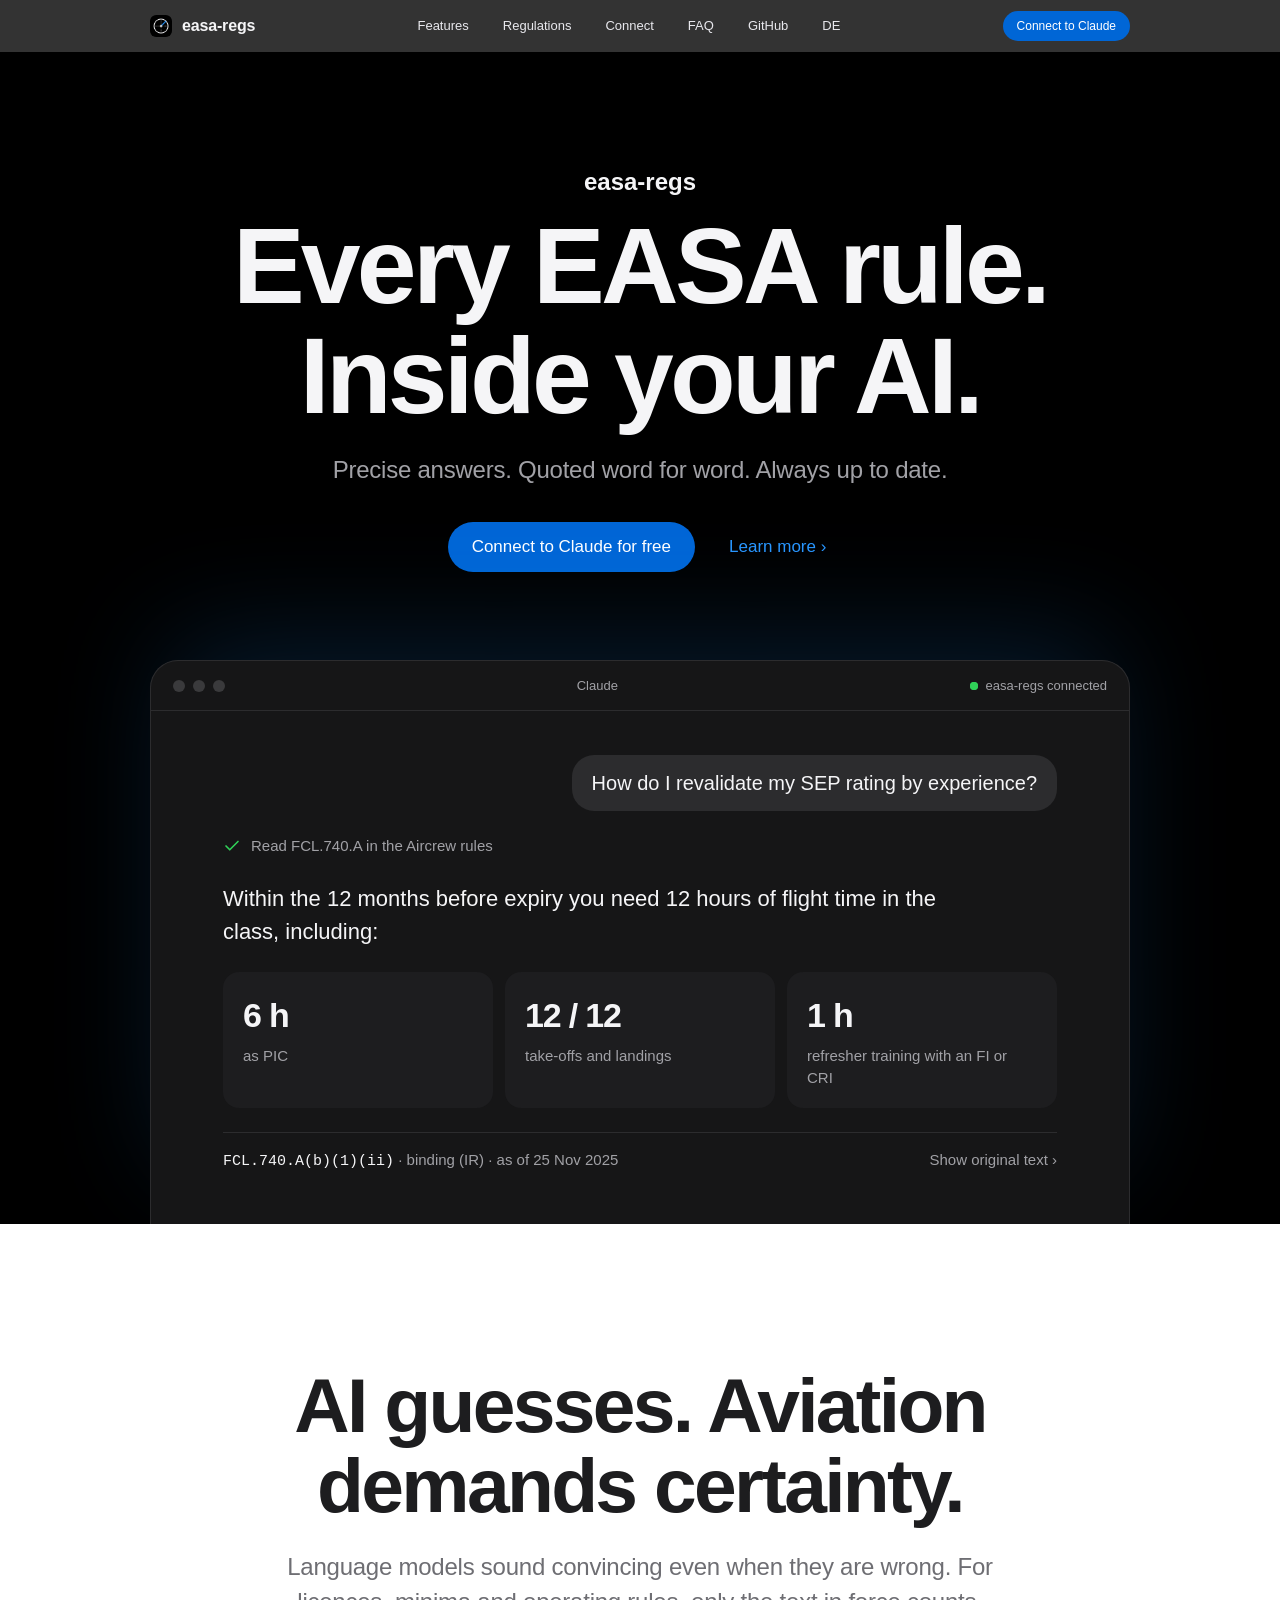
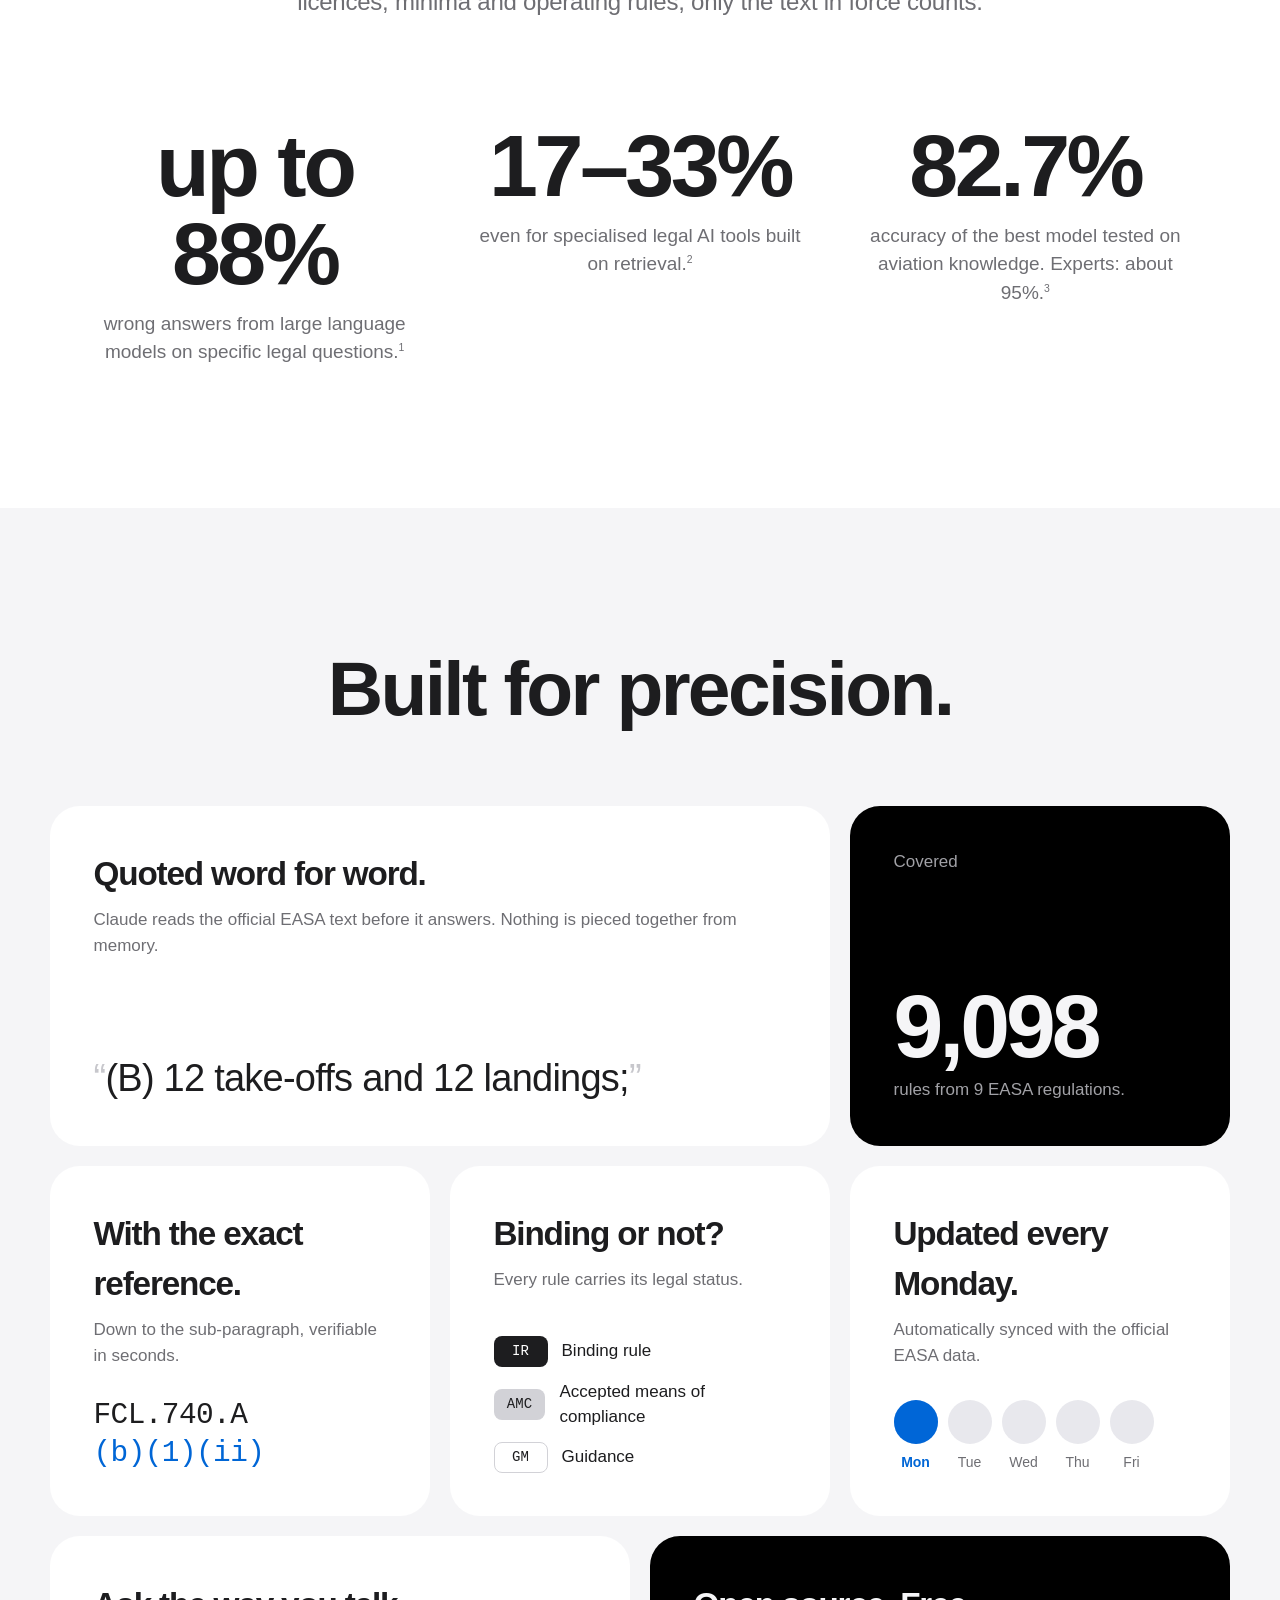
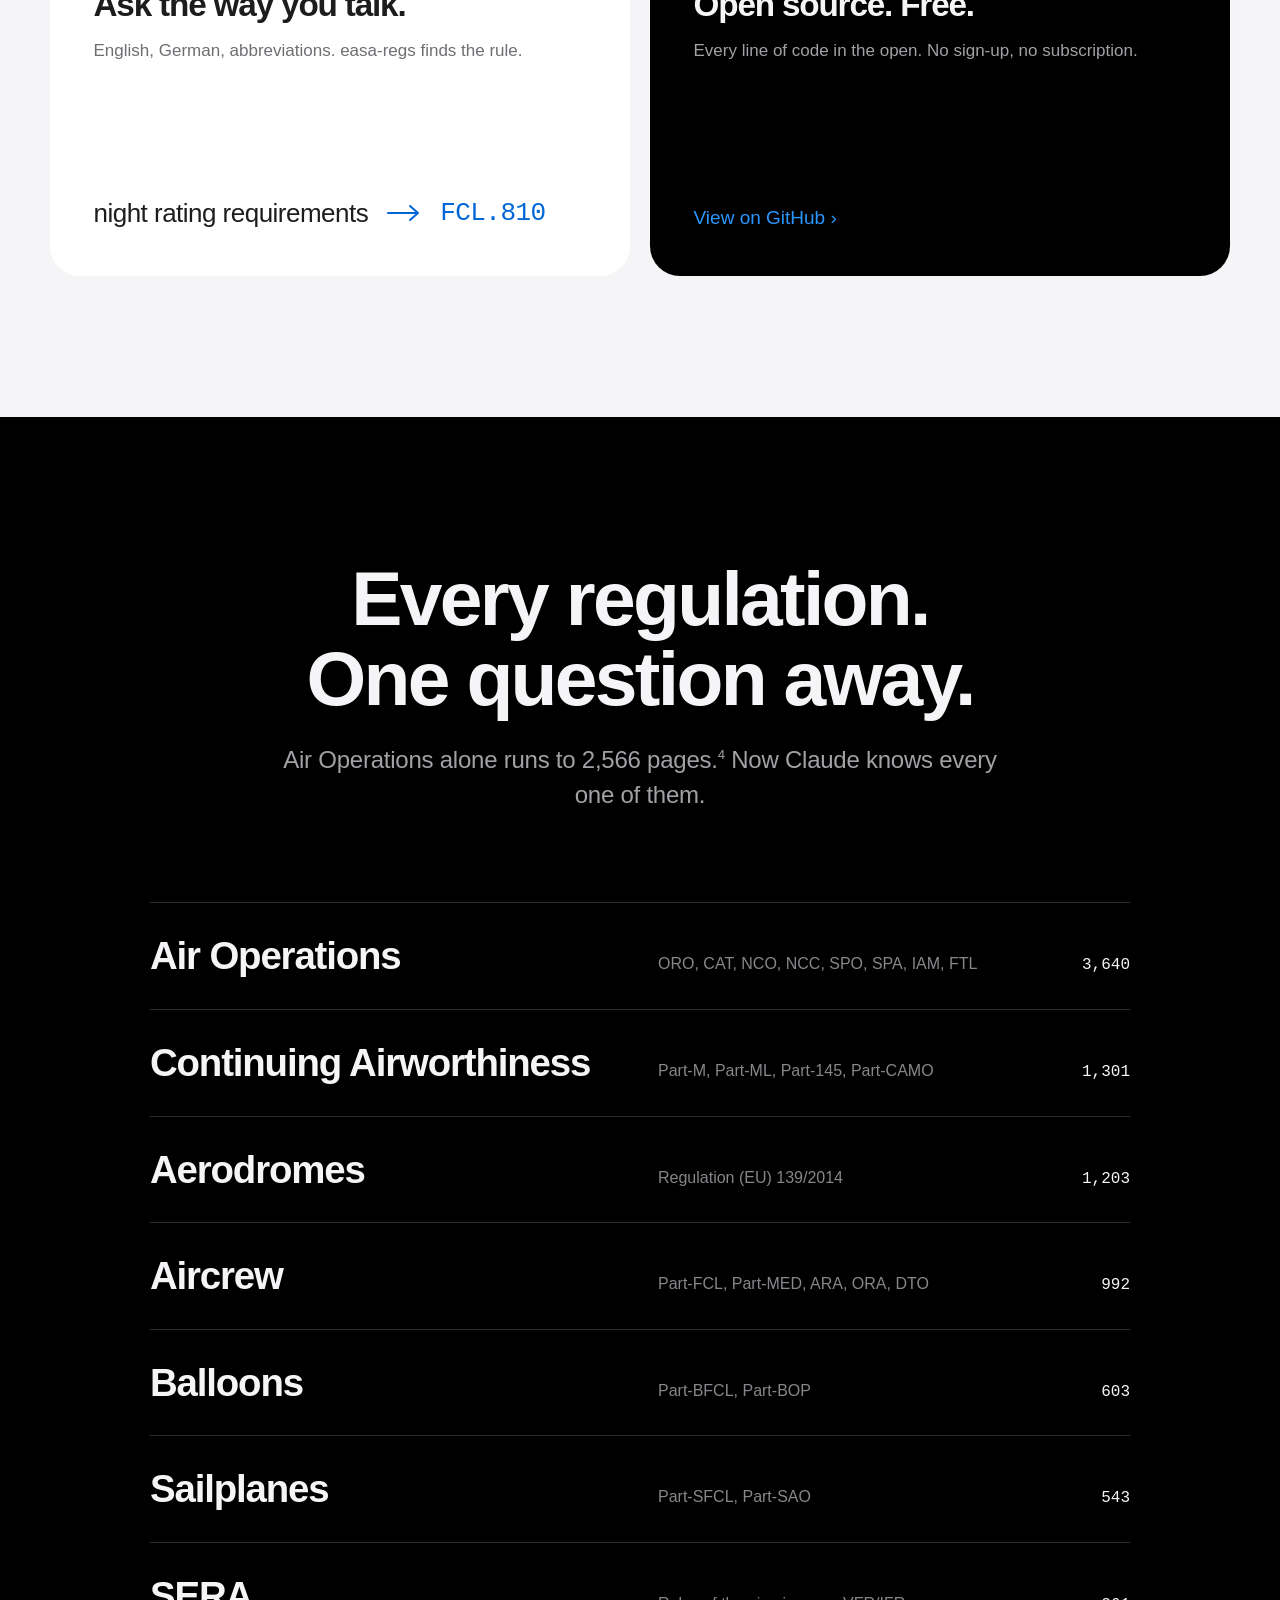
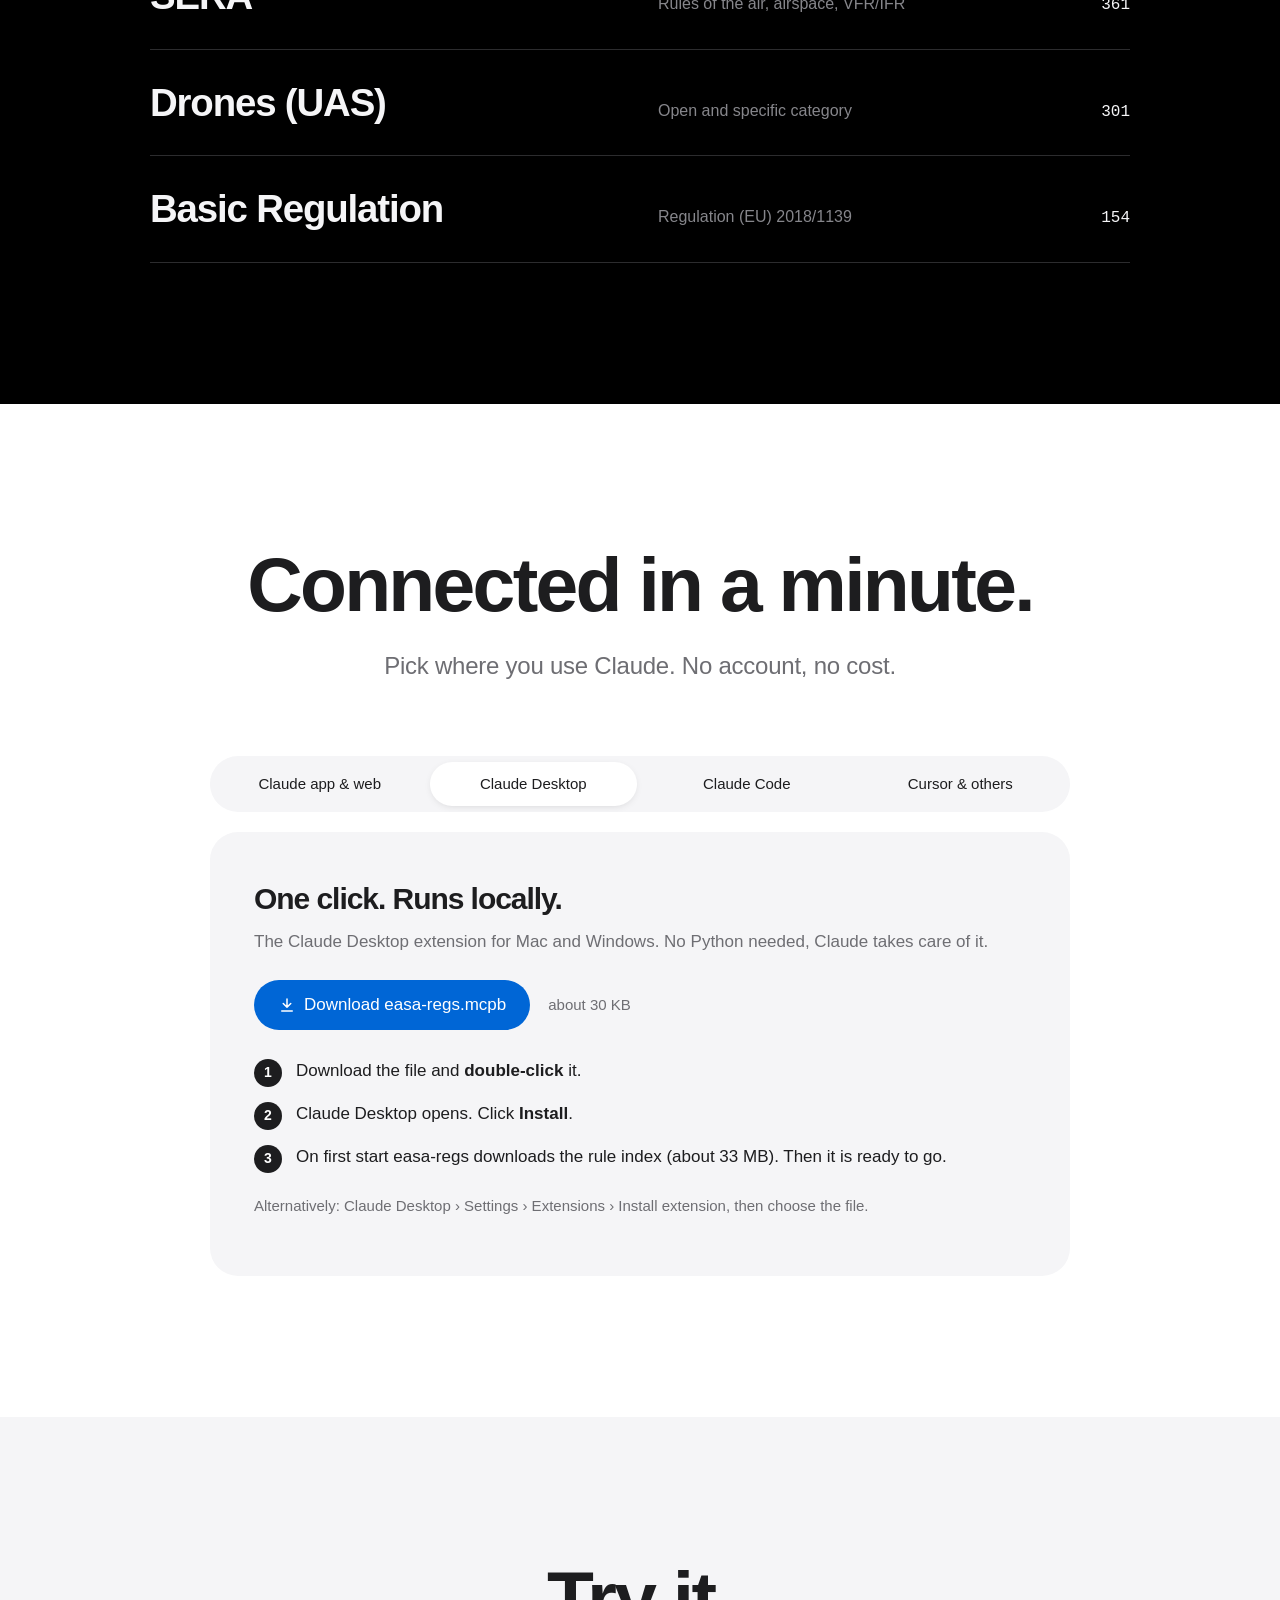
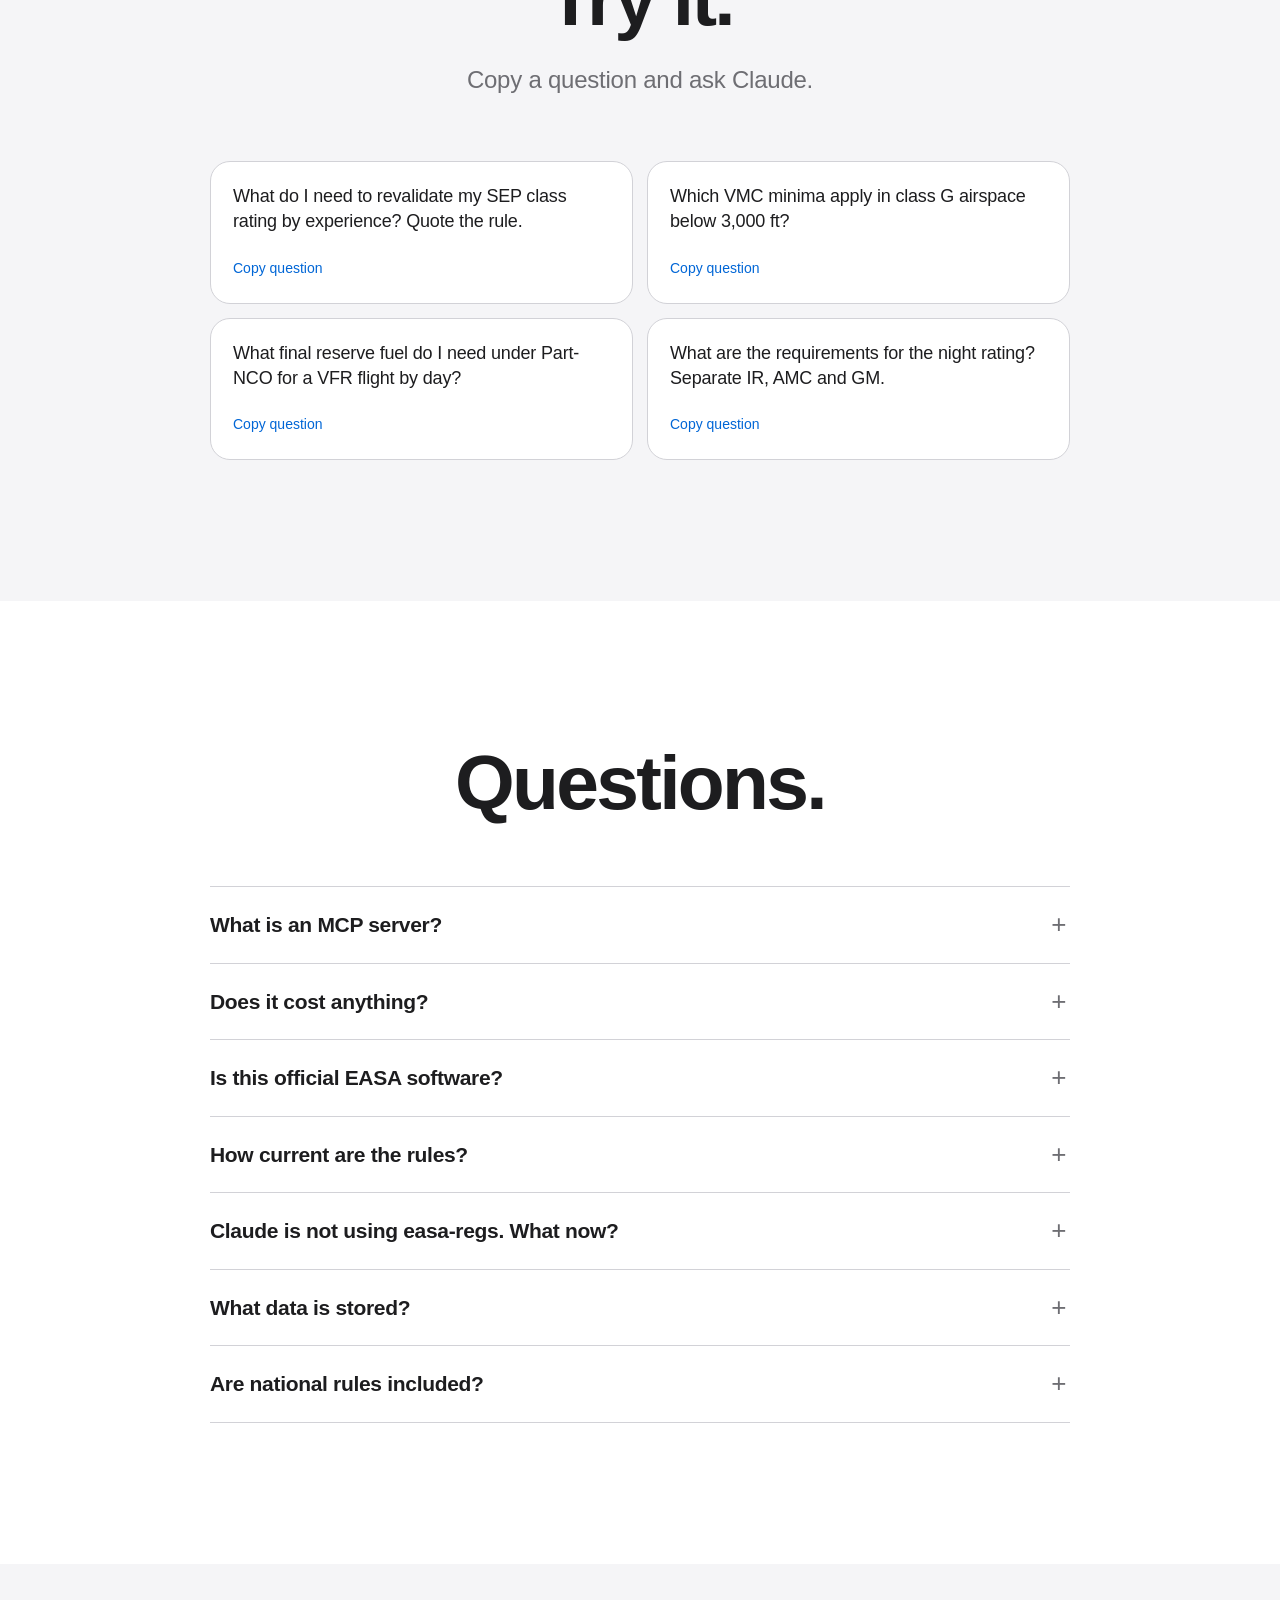
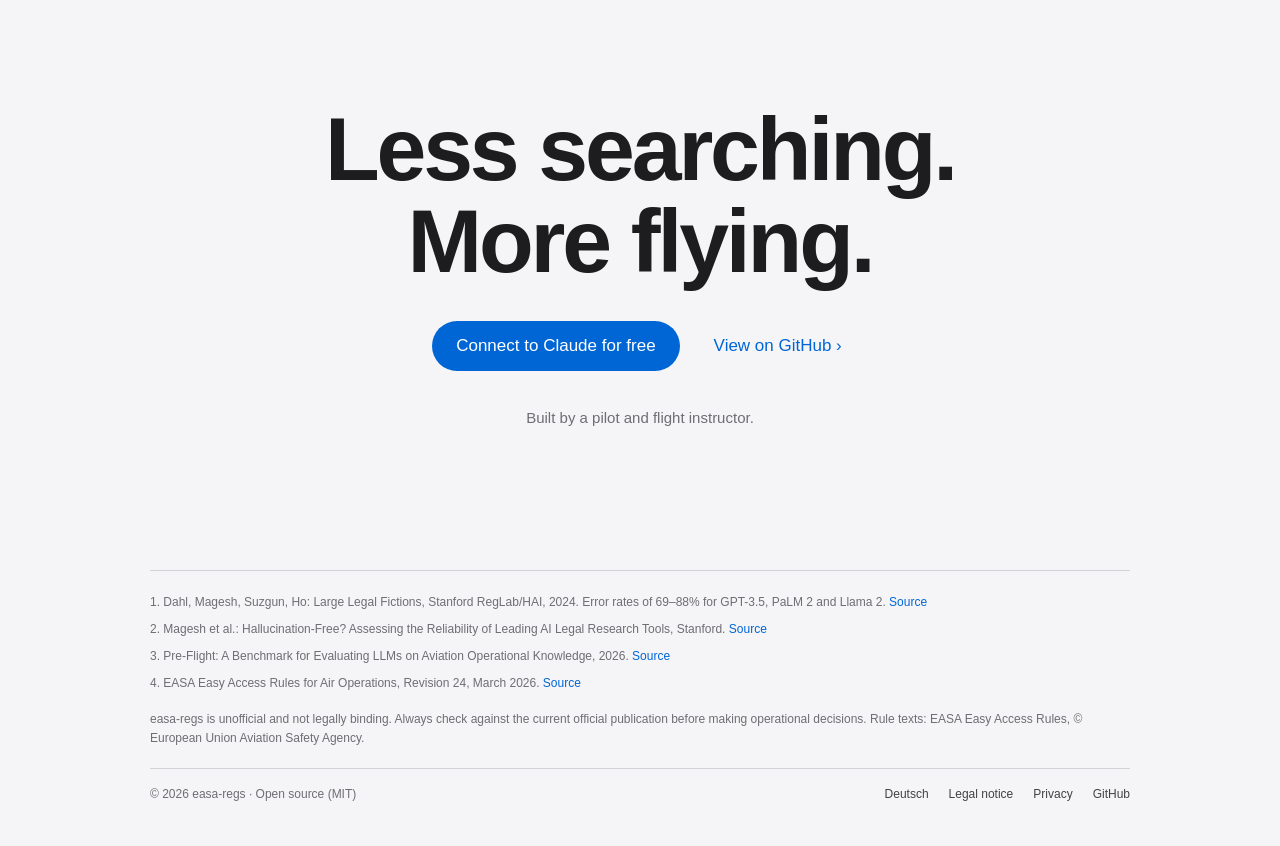
==== commit fb6dbcbf: "Website: English version at /en/ - Shared assets/site.css and assets/site.js for both languages - Fi" ====
--- a/site/index.html
+++ b/site/index.html
@@ -14,191 +14,33 @@
 <link rel="icon" href="assets/icon.png">
 <link rel="apple-touch-icon" href="assets/icon.png">
 <link rel="preload" href="assets/fonts/Geist-Variable.woff2" as="font" type="font/woff2" crossorigin>
-<style>
-@font-face{font-family:Geist;src:url(assets/fonts/Geist-Variable.woff2) format("woff2");font-weight:100 900;font-display:swap}
-@font-face{font-family:"Geist Mono";src:url(assets/fonts/GeistMono-Regular.woff2) format("woff2");font-weight:400;font-display:swap}
-:root{--black:#000;--ink:#1D1D1F;--grey:#6E6E73;--grey-d:#A1A1A6;--line:#D2D2D7;--panel:#F5F5F7;--blue:#0066D6;--blue-d:#2997FF;--card-d:#161617;--line-d:#2C2C2E;--green:#30D158}
-*{box-sizing:border-box}
-[hidden]{display:none!important}
-html{scroll-behavior:smooth;scroll-padding-top:56px}
-body{margin:0;background:#fff;color:var(--ink);font-family:Geist,-apple-system,"Helvetica Neue",Arial,sans-serif;font-size:17px;line-height:1.5;-webkit-font-smoothing:antialiased;text-rendering:optimizeLegibility}
-a{color:var(--blue);text-decoration:none}a:hover{text-decoration:underline}
-.mono,code,pre{font-family:"Geist Mono",ui-monospace,SFMono-Regular,Menlo,monospace}
-.h{font-weight:600;letter-spacing:-.035em;margin:0}
-.wrap{width:min(980px,100% - 48px);margin-inline:auto}
-.wide{width:min(1180px,100% - 32px);margin-inline:auto}
-.center{text-align:center}
-.nw{white-space:nowrap}
-.sub{color:var(--grey);font-size:clamp(19px,2vw,24px);line-height:1.45;letter-spacing:-.01em;max-width:720px;margin:24px auto 0}
-.dark{background:#000;color:#F5F5F7}.dark .sub{color:var(--grey-d)}
-.panel{background:var(--panel)}
-section{padding:clamp(88px,11vw,160px) 0}
-h2.h{font-size:clamp(40px,6vw,80px);line-height:1.05}
-.btn{display:inline-flex;align-items:center;justify-content:center;gap:8px;min-height:44px;padding:12px 24px;border-radius:99px;background:var(--blue);color:#fff;font-weight:500;font-size:17px;border:0;cursor:pointer;font-family:inherit}
-.btn:hover{text-decoration:none;background:#0058BA}
-.btn.ghost{background:transparent;color:var(--blue);padding-inline:6px}
-.dark .btn.ghost{color:var(--blue-d)}
-.btn.light{background:#F5F5F7;color:var(--ink)}
-sup{font-size:.55em;line-height:0}
-
-/* nav */
-.nav{position:sticky;top:0;z-index:50;height:52px;background:rgba(0,0,0,.8);backdrop-filter:saturate(180%) blur(20px);-webkit-backdrop-filter:saturate(180%) blur(20px)}
-.nav .wrap{height:100%;display:flex;align-items:center;justify-content:space-between}
-.logo{display:flex;align-items:center;gap:10px;color:#F5F5F7;font-weight:600;font-size:16px;letter-spacing:-.01em}
-.logo:hover{text-decoration:none}
-.logo img{width:22px;height:22px;border-radius:6px}
-.links{display:flex;gap:34px;font-size:13px}
-.links a{color:#E8E8ED}
-.nav .btn{min-height:30px;padding:5px 14px;font-size:12px}
-.menu{display:none;width:44px;height:44px;background:none;border:0;color:#E8E8ED;cursor:pointer;align-items:center;justify-content:center}
-.drawer{display:none;position:fixed;inset:52px 0 auto 0;background:rgba(0,0,0,.94);backdrop-filter:blur(20px);-webkit-backdrop-filter:blur(20px);padding:12px 24px 28px;z-index:49}
-.drawer a{display:block;padding:14px 0;color:#F5F5F7;font-size:24px;font-weight:600;letter-spacing:-.02em;border-bottom:1px solid var(--line-d)}
-.drawer.open{display:block}
-
-/* hero */
-.hero{padding:clamp(72px,9vw,112px) 0 0;text-align:center;overflow:hidden}
-.hero .name{font-size:clamp(19px,2vw,24px);font-weight:600}
-.hero h1{font-size:clamp(50px,8.4vw,112px);line-height:1.02;margin:12px 0 0}
-.hero .sub{margin-top:22px}
-.cta{margin-top:34px;display:flex;gap:28px;justify-content:center;align-items:center;flex-wrap:wrap}
-.window{width:min(980px,100% - 32px);margin:clamp(56px,7vw,88px) auto 0;background:var(--card-d);border:1px solid var(--line-d);border-bottom:0;border-radius:28px 28px 0 0;box-shadow:0 -40px 120px -20px rgba(41,151,255,.18);text-align:left;overflow:hidden}
-.bar{height:50px;display:flex;align-items:center;justify-content:space-between;padding:0 22px;border-bottom:1px solid var(--line-d);font-size:13px;color:var(--grey-d)}
-.dots{display:flex;gap:8px}.dots i{width:12px;height:12px;border-radius:99px;background:#3A3A3C}
-.live{display:flex;align-items:center;gap:8px}
-.pulse{position:relative;width:8px;height:8px}
-.pulse:before,.pulse:after{content:"";position:absolute;inset:0;border-radius:99px;background:var(--green)}
-.pulse:before{animation:ping 2.2s cubic-bezier(0,0,.2,1) infinite}
-.chat{padding:clamp(24px,4vw,44px) clamp(18px,6vw,72px) clamp(28px,4vw,56px);display:flex;flex-direction:column;gap:24px}
-.q{align-self:flex-end;max-width:520px;background:var(--line-d);border-radius:22px;padding:14px 20px;font-size:clamp(16px,1.7vw,20px);line-height:1.4}
-.tool{display:flex;align-items:center;gap:10px;font-size:15px;color:var(--grey-d)}
-.ans{font-size:clamp(17px,1.9vw,22px);line-height:1.5;max-width:760px}
-.facts{display:grid;grid-template-columns:repeat(3,minmax(0,1fr));gap:12px}
-.fact{background:var(--ink);border-radius:16px;padding:18px 20px;display:flex;flex-direction:column;gap:4px}
-.fact b{font-size:clamp(26px,3vw,34px);font-weight:600;letter-spacing:-.035em}
-.fact span{font-size:15px;color:var(--grey-d)}
-.cite{display:flex;justify-content:space-between;gap:16px;flex-wrap:wrap;padding-top:16px;border-top:1px solid var(--line-d);font-size:15px;color:var(--grey-d)}
-.cite .mono{color:#F5F5F7}
-.s1{animation:fade .6s ease 1.5s both}.s2{animation:fade .6s ease 2.2s both}.s3{animation:fade .6s ease 2.8s both}.s4{animation:fade .6s ease 3.4s both}.s5{animation:fade .6s ease 4s both}
-.l1{animation:rise 1s cubic-bezier(.16,1,.3,1) .1s both}.l2{animation:rise 1s cubic-bezier(.16,1,.3,1) .25s both}.l3{animation:rise 1s cubic-bezier(.16,1,.3,1) .4s both}.l4{animation:rise 1s cubic-bezier(.16,1,.3,1) .55s both}
-.lift{animation:lift 1.4s cubic-bezier(.16,1,.3,1) .6s both}
-
-/* stats */
-.stats{margin:clamp(64px,8vw,112px) auto 0;display:grid;grid-template-columns:repeat(3,minmax(0,1fr));gap:56px;width:min(1100px,100% - 48px)}
-.stat{text-align:center;display:flex;flex-direction:column;gap:12px}
-.stat b{font-size:clamp(60px,7vw,88px);font-weight:600;letter-spacing:-.04em;line-height:1}
-.stat span{font-size:clamp(16px,1.5vw,19px);color:var(--grey)}
-
-/* bento */
-.bento{margin-top:clamp(48px,6vw,80px);display:grid;grid-template-columns:repeat(6,minmax(0,1fr));gap:20px}
-.tile{background:#fff;border-radius:30px;padding:clamp(28px,3.4vw,46px);display:flex;flex-direction:column;justify-content:space-between;gap:28px;min-height:340px;transition:transform .5s cubic-bezier(.16,1,.3,1)}
-.tile:hover{transform:scale(1.012)}
-.tile.d{background:#000;color:#F5F5F7}
-.tile h3{font-size:clamp(26px,2.6vw,34px)}
-.tile p{margin:8px 0 0;color:var(--grey);font-size:17px}
-.tile.d p{color:var(--grey-d)}
-.span4{grid-column:span 4}.span3{grid-column:span 3}.span2{grid-column:span 2}
-.quote{font-size:clamp(28px,3vw,38px);line-height:1.25;letter-spacing:-.02em}.quote i{font-style:normal;color:#C7C7CC}
-.big{font-size:clamp(72px,7vw,96px);font-weight:600;letter-spacing:-.045em;line-height:.95}
-.ref{font-size:clamp(24px,2.3vw,30px);line-height:1.3;letter-spacing:-.02em}.ref em{font-style:normal;color:var(--blue)}
-.types{display:flex;flex-direction:column;gap:12px}
-.types div{display:flex;align-items:center;gap:14px}
-.tag{width:54px;padding:5px 0;text-align:center;border-radius:8px;font-size:14px}
-.week{display:flex;gap:10px}
-.week div{display:flex;flex-direction:column;align-items:center;gap:8px;font-size:14px;color:var(--grey)}
-.week i{width:44px;height:44px;border-radius:99px;background:#E8E8ED;position:relative}
-.week .mo i{background:var(--blue)}.week .mo{color:var(--blue);font-weight:600}
-.week .mo i:before{content:"";position:absolute;inset:0;border-radius:99px;background:var(--blue);animation:ping 2.2s cubic-bezier(0,0,.2,1) infinite;opacity:.25}
-.translate{display:flex;align-items:center;gap:18px;flex-wrap:wrap;font-size:clamp(20px,2.2vw,26px);letter-spacing:-.02em}
-.translate svg{animation:slide 2.8s ease-in-out infinite}
-
-/* books */
-.books{margin:clamp(56px,7vw,96px) auto 0;width:min(980px,100% - 48px);border-top:1px solid var(--line-d)}
-.book{display:flex;align-items:baseline;gap:32px;padding:24px 0;border-bottom:1px solid var(--line-d)}
-.book b{flex:1;font-size:clamp(24px,3vw,40px);font-weight:600;letter-spacing:-.03em}
-.book span{width:360px;font-size:16px;color:#86868B}
-.book .mono{width:80px;text-align:right;color:#F5F5F7;font-size:16px}
-
-/* install */
-.tabs{margin:clamp(48px,6vw,72px) auto 0;width:min(860px,100% - 32px)}
-.tablist{display:flex;gap:6px;padding:6px;background:var(--panel);border-radius:99px;overflow-x:auto;scrollbar-width:none}
-.tablist::-webkit-scrollbar{display:none}
-.tablist button{flex:1;min-height:44px;padding:10px 18px;border:0;border-radius:99px;background:transparent;font:inherit;font-size:15px;font-weight:500;color:var(--ink);cursor:pointer;white-space:nowrap}
-.tablist button[aria-selected=true]{background:#fff;box-shadow:0 2px 10px -4px rgba(0,0,0,.2)}
-.panelbox{margin-top:20px;background:var(--panel);border-radius:28px;padding:clamp(24px,4vw,44px)}
-.panelbox[hidden]{display:none}
-.panelbox h3{font-size:clamp(24px,2.6vw,30px)}
-.panelbox .lead{color:var(--grey);margin:8px 0 0}
-.copyrow{margin-top:24px;display:flex;align-items:center;gap:10px;background:#fff;border:1px solid var(--line);border-radius:16px;padding:8px 8px 8px 18px}
-.copyrow code{flex:1;min-width:0;overflow-x:auto;white-space:nowrap;font-size:15px;scrollbar-width:thin}
-.copy{min-height:40px;padding:8px 16px;border-radius:12px;border:0;background:var(--ink);color:#fff;font:inherit;font-size:14px;font-weight:500;cursor:pointer;flex-shrink:0}
-.copy.done{background:#248A3D}
-pre.block{margin:24px 0 0;background:#fff;border:1px solid var(--line);border-radius:16px;padding:20px 22px;font-size:14px;line-height:1.7;overflow-x:auto}
-.blockwrap{position:relative}.blockwrap .copy{position:absolute;top:10px;right:10px}
-ol.steps{margin:28px 0 0;padding:0;list-style:none;counter-reset:s;display:grid;gap:14px}
-ol.steps li{counter-increment:s;display:flex;gap:14px;align-items:flex-start}
-ol.steps li:before{content:counter(s);flex-shrink:0;width:28px;height:28px;border-radius:99px;background:var(--ink);color:#fff;font-size:14px;font-weight:600;display:flex;align-items:center;justify-content:center;margin-top:1px}
-.note{margin-top:22px;font-size:15px;color:var(--grey)}
-.soon{margin-top:24px;padding:18px 20px;border-radius:16px;background:#fff;border:1px dashed var(--line);color:var(--grey)}
-.dl{margin-top:26px;display:flex;align-items:center;gap:18px;flex-wrap:wrap}
-.dl .btn svg{flex-shrink:0}
-
-/* try */
-.prompts{margin:clamp(40px,5vw,64px) auto 0;width:min(860px,100% - 32px);display:grid;grid-template-columns:repeat(2,minmax(0,1fr));gap:14px}
-.prompt{background:#fff;border:1px solid var(--line);border-radius:20px;padding:22px 22px 18px;display:flex;flex-direction:column;justify-content:space-between;gap:18px;font-size:18px;line-height:1.4;letter-spacing:-.01em}
-.prompt .copy{align-self:flex-start;background:transparent;color:var(--blue);padding:0;min-height:32px}
-.prompt .copy.done{color:#248A3D;background:transparent}
-
-/* faq */
-.faq{margin:clamp(40px,5vw,64px) auto 0;width:min(860px,100% - 48px);border-top:1px solid var(--line)}
-.faq details{border-bottom:1px solid var(--line)}
-.faq summary{list-style:none;cursor:pointer;padding:22px 36px 22px 0;font-size:clamp(18px,1.8vw,21px);font-weight:600;letter-spacing:-.015em;position:relative}
-.faq summary::-webkit-details-marker{display:none}
-.faq summary:after{content:"+";position:absolute;right:4px;top:18px;font-size:26px;font-weight:400;color:var(--grey);transition:transform .3s}
-.faq details[open] summary:after{transform:rotate(45deg)}
-.faq details p{margin:0 0 22px;color:var(--grey);max-width:720px}
-
-/* footer */
-footer{background:var(--panel);padding:0 0 44px;font-size:12px;line-height:1.6;color:var(--grey)}
-footer .wrap{border-top:1px solid var(--line);padding-top:22px;display:flex;flex-direction:column;gap:8px}
-footer .bottom{margin-top:12px;padding-top:16px;border-top:1px solid var(--line);display:flex;justify-content:space-between;gap:12px;flex-wrap:wrap}
-footer .bottom a{color:#424245;margin-left:20px}footer .bottom a:first-child{margin-left:0}
-
-/* motion */
-@keyframes rise{from{opacity:0;transform:translateY(28px)}to{opacity:1;transform:none}}
-@keyframes lift{from{opacity:0;transform:translateY(80px) scale(.97)}to{opacity:1;transform:none}}
-@keyframes fade{from{opacity:0}to{opacity:1}}
-@keyframes ping{0%{transform:scale(1);opacity:.6}100%{transform:scale(2.6);opacity:0}}
-@keyframes slide{0%,20%{transform:translateX(0);opacity:1}45%,55%{transform:translateX(10px);opacity:.5}80%,100%{transform:translateX(0);opacity:1}}
-.js .rv{opacity:0;transform:translateY(28px);transition:opacity .9s cubic-bezier(.16,1,.3,1),transform .9s cubic-bezier(.16,1,.3,1)}
-.js .rv.in{opacity:1;transform:none}
-@media (prefers-reduced-motion:reduce){*,*:before,*:after{animation:none!important;transition:none!important}.js .rv{opacity:1;transform:none}}
-
-/* responsive */
-@media (max-width:1068px){.span4,.span2{grid-column:span 3}.book span{width:260px}}
-@media (max-width:734px){
-.links,.nav .btn{display:none}.menu{display:flex}
-.facts{grid-template-columns:1fr}.fact{flex-direction:row;align-items:baseline;gap:12px}.fact b{width:96px;flex-shrink:0}
-.stats{grid-template-columns:1fr;gap:48px}
-.bento{grid-template-columns:1fr;gap:14px}.span4,.span3,.span2{grid-column:auto}.tile{min-height:0;border-radius:26px}
-.book{flex-wrap:wrap;gap:4px 16px;padding:18px 0}.book b{flex:1 1 auto}.book span{order:3;width:100%;font-size:14px}.book .mono{width:auto;font-size:14px}
-.prompts{grid-template-columns:1fr}
-.cite{flex-direction:column;gap:6px}
-.cta{flex-direction:column;gap:16px}
-.tablist{display:grid;grid-template-columns:1fr 1fr;border-radius:24px}.tablist button{padding:10px 8px;font-size:14px}
-}
-</style>
+<link rel="stylesheet" href="assets/site.css">
+<link rel="canonical" href="https://muchsneaks.github.io/easa-regs-mcp/">
+<link rel="alternate" hreflang="de" href="https://muchsneaks.github.io/easa-regs-mcp/">
+<link rel="alternate" hreflang="en" href="https://muchsneaks.github.io/easa-regs-mcp/en/">
+<link rel="alternate" hreflang="x-default" href="https://muchsneaks.github.io/easa-regs-mcp/en/">
+<script>
+/* first visit with a non-German browser -> English; an explicit choice is remembered */
+(function () {
+  var pref = null; try { pref = localStorage.getItem("lang"); } catch (e) {}
+  var langs = navigator.languages || [navigator.language || ""];
+  var de = langs.some(function (l) { return /^de\b/i.test(l || ""); });
+  if (pref === "en" || (!pref && !de)) location.replace("en/" + location.hash);
+})();
+</script>
+
 </head>
 <body>
 
 <nav class="nav" aria-label="Hauptnavigation">
 <div class="wrap">
 <a class="logo" href="#top"><img src="assets/icon.png" alt="">easa-regs</a>
-<div class="links"><a href="#precision">Funktionen</a><a href="#books">Regelwerke</a><a href="#install">Verbinden</a><a href="#faq">FAQ</a><a href="https://github.com/muchsneaks/easa-regs-mcp">GitHub</a></div>
+<div class="links"><a href="#precision">Funktionen</a><a href="#books">Regelwerke</a><a href="#install">Verbinden</a><a href="#faq">FAQ</a><a href="https://github.com/muchsneaks/easa-regs-mcp">GitHub</a><a href="en/" data-lang="en" hreflang="en" lang="en">EN</a></div>
 <a class="btn" href="#install">Mit Claude verbinden</a>
 <button class="menu" type="button" aria-label="Menü öffnen" aria-expanded="false" aria-controls="drawer"><svg width="18" height="18" viewBox="0 0 24 24" fill="none" stroke="currentColor" stroke-width="1.8" stroke-linecap="round" aria-hidden="true"><path d="M4 9h16M4 15h16"/></svg></button>
 </div>
 </nav>
-<div class="drawer" id="drawer"><a href="#precision">Funktionen</a><a href="#books">Regelwerke</a><a href="#install">Mit Claude verbinden</a><a href="#faq">FAQ</a><a href="https://github.com/muchsneaks/easa-regs-mcp">GitHub</a></div>
+<div class="drawer" id="drawer"><a href="#precision">Funktionen</a><a href="#books">Regelwerke</a><a href="#install">Mit Claude verbinden</a><a href="#faq">FAQ</a><a href="https://github.com/muchsneaks/easa-regs-mcp">GitHub</a><a href="en/" data-lang="en" hreflang="en" lang="en">English</a></div>
 
 <main>
 <!-- HERO -->
@@ -386,84 +228,10 @@
 <div>3. Pre-Flight: A Benchmark for Evaluating LLMs on Aviation Operational Knowledge, 2026. <a href="https://arxiv.org/abs/2607.01829">Quelle</a></div>
 <div>4. EASA Easy Access Rules for Air Operations, Revision 24, März 2026. <a href="https://www.easa.europa.eu/en/document-library/easy-access-rules/easy-access-rules-air-operations">Quelle</a></div>
 <div style="margin-top:8px">easa-regs ist inoffiziell und nicht rechtsverbindlich. Vor betrieblichen Entscheidungen immer mit der aktuellen Originalveröffentlichung abgleichen. Regeltexte: EASA Easy Access Rules, © European Union Aviation Safety Agency.</div>
-<div class="bottom"><span>© <span id="year">2026</span> easa-regs · Open Source (MIT)</span><span><a href="impressum.html">Impressum</a><a href="datenschutz.html">Datenschutz</a><a href="https://github.com/muchsneaks/easa-regs-mcp">GitHub</a></span></div>
+<div class="bottom"><span>© <span id="year">2026</span> easa-regs · Open Source (MIT)</span><span><a href="en/" data-lang="en" hreflang="en" lang="en">English</a><a href="impressum.html">Impressum</a><a href="datenschutz.html">Datenschutz</a><a href="https://github.com/muchsneaks/easa-regs-mcp">GitHub</a></span></div>
 </div>
 </footer>
 
-<script>
-/* ---- one place to configure the hosted connector ---- */
-const REMOTE_URL = "";   // e.g. "https://easa-regs-mcp.onrender.com/mcp" - leave empty until deployed
-const REPO = "https://github.com/muchsneaks/easa-regs-mcp";
-
-document.documentElement.classList.add("js");
-document.getElementById("year").textContent = new Date().getFullYear();
-
-// remote connector wiring
-const hasRemote = REMOTE_URL.trim().length > 0;
-document.querySelectorAll("[data-needs-remote]").forEach(el => { if (!hasRemote) el.hidden = true; });
-document.querySelectorAll("[data-no-remote]").forEach(el => { el.hidden = hasRemote; });
-if (hasRemote) {
-  document.querySelectorAll("[data-remote-url]").forEach(el => el.textContent = REMOTE_URL);
-  document.getElementById("cc-remote").textContent = `claude mcp add --transport http easa-regs ${REMOTE_URL}`;
-  document.getElementById("json-remote").textContent = JSON.stringify({ mcpServers: { "easa-regs": { url: REMOTE_URL } } }, null, 2);
-  const cfg = btoa(JSON.stringify({ url: REMOTE_URL }));
-  document.getElementById("cursor-link").href = `cursor://anysphere.cursor-deeplink/mcp/install?name=easa-regs&config=${encodeURIComponent(cfg)}`;
-}
-
-// tabs (keyboard accessible)
-const tabs = [...document.querySelectorAll('[role="tab"]')];
-function selectTab(tab, focus) {
-  tabs.forEach(t => {
-    const on = t === tab;
-    t.setAttribute("aria-selected", on);
-    t.tabIndex = on ? 0 : -1;
-    document.getElementById(t.getAttribute("aria-controls")).hidden = !on;
-  });
-  if (focus) tab.focus();
-}
-tabs.forEach((t, i) => {
-  t.addEventListener("click", () => selectTab(t));
-  t.addEventListener("keydown", e => {
-    if (e.key === "ArrowRight" || e.key === "ArrowLeft") {
-      e.preventDefault();
-      selectTab(tabs[(i + (e.key === "ArrowRight" ? 1 : tabs.length - 1)) % tabs.length], true);
-    }
-  });
-});
-document.querySelectorAll("[data-goto]").forEach(a => a.addEventListener("click", e => {
-  e.preventDefault(); selectTab(document.getElementById(a.dataset.goto), true);
-}));
-// pick a sensible default: no hosted connector yet -> Desktop; Windows/Mac desktop users see the app tab first otherwise
-if (!hasRemote) selectTab(document.getElementById("t-desktop"));
-
-// copy buttons
-document.querySelectorAll("[data-copy]").forEach(btn => btn.addEventListener("click", async () => {
-  const text = document.querySelector(btn.dataset.copy).textContent.trim();
-  const label = btn.textContent;
-  try {
-    await navigator.clipboard.writeText(text);
-  } catch {
-    const ta = Object.assign(document.createElement("textarea"), { value: text });
-    document.body.append(ta); ta.select(); document.execCommand("copy"); ta.remove();
-  }
-  btn.textContent = "Kopiert"; btn.classList.add("done");
-  setTimeout(() => { btn.textContent = label; btn.classList.remove("done"); }, 1800);
-}));
-
-// mobile menu
-const menu = document.querySelector(".menu"), drawer = document.getElementById("drawer");
-menu.addEventListener("click", () => {
-  const open = drawer.classList.toggle("open");
-  menu.setAttribute("aria-expanded", open);
-  menu.setAttribute("aria-label", open ? "Menü schließen" : "Menü öffnen");
-});
-drawer.querySelectorAll("a").forEach(a => a.addEventListener("click", () => { drawer.classList.remove("open"); menu.setAttribute("aria-expanded", false); }));
-
-// scroll reveal
-const io = new IntersectionObserver(entries => entries.forEach(e => {
-  if (e.isIntersecting) { e.target.classList.add("in"); io.unobserve(e.target); }
-}), { rootMargin: "0px 0px -8% 0px", threshold: 0.12 });
-document.querySelectorAll(".rv").forEach(el => io.observe(el));
-</script>
+<script src="assets/site.js"></script>
 </body>
 </html>
--- a/site/assets/site.css
+++ b/site/assets/site.css
@@ -0,0 +1,171 @@
+@font-face{font-family:Geist;src:url(fonts/Geist-Variable.woff2) format("woff2");font-weight:100 900;font-display:swap}
+@font-face{font-family:"Geist Mono";src:url(fonts/GeistMono-Regular.woff2) format("woff2");font-weight:400;font-display:swap}
+:root{--black:#000;--ink:#1D1D1F;--grey:#6E6E73;--grey-d:#A1A1A6;--line:#D2D2D7;--panel:#F5F5F7;--blue:#0066D6;--blue-d:#2997FF;--card-d:#161617;--line-d:#2C2C2E;--green:#30D158}
+*{box-sizing:border-box}
+[hidden]{display:none!important}
+html{scroll-behavior:smooth;scroll-padding-top:56px}
+body{margin:0;background:#fff;color:var(--ink);font-family:Geist,-apple-system,"Helvetica Neue",Arial,sans-serif;font-size:17px;line-height:1.5;-webkit-font-smoothing:antialiased;text-rendering:optimizeLegibility}
+a{color:var(--blue);text-decoration:none}a:hover{text-decoration:underline}
+.mono,code,pre{font-family:"Geist Mono",ui-monospace,SFMono-Regular,Menlo,monospace}
+.h{font-weight:600;letter-spacing:-.035em;margin:0}
+.wrap{width:min(980px,100% - 48px);margin-inline:auto}
+.wide{width:min(1180px,100% - 32px);margin-inline:auto}
+.center{text-align:center}
+.nw{white-space:nowrap}
+.sub{color:var(--grey);font-size:clamp(19px,2vw,24px);line-height:1.45;letter-spacing:-.01em;max-width:720px;margin:24px auto 0}
+.dark{background:#000;color:#F5F5F7}.dark .sub{color:var(--grey-d)}
+.panel{background:var(--panel)}
+section{padding:clamp(88px,11vw,160px) 0}
+h2.h{font-size:clamp(40px,6vw,80px);line-height:1.05}
+.btn{display:inline-flex;align-items:center;justify-content:center;gap:8px;min-height:44px;padding:12px 24px;border-radius:99px;background:var(--blue);color:#fff;font-weight:500;font-size:17px;border:0;cursor:pointer;font-family:inherit}
+.btn:hover{text-decoration:none;background:#0058BA}
+.btn.ghost{background:transparent;color:var(--blue);padding-inline:6px}
+.dark .btn.ghost{color:var(--blue-d)}
+.btn.light{background:#F5F5F7;color:var(--ink)}
+sup{font-size:.55em;line-height:0}
+
+/* nav */
+.nav{position:sticky;top:0;z-index:50;height:52px;background:rgba(0,0,0,.8);backdrop-filter:saturate(180%) blur(20px);-webkit-backdrop-filter:saturate(180%) blur(20px)}
+.nav .wrap{height:100%;display:flex;align-items:center;justify-content:space-between}
+.logo{display:flex;align-items:center;gap:10px;color:#F5F5F7;font-weight:600;font-size:16px;letter-spacing:-.01em}
+.logo:hover{text-decoration:none}
+.logo img{width:22px;height:22px;border-radius:6px}
+.links{display:flex;gap:34px;font-size:13px}
+.links a{color:#E8E8ED}
+.nav .btn{min-height:30px;padding:5px 14px;font-size:12px}
+.menu{display:none;width:44px;height:44px;background:none;border:0;color:#E8E8ED;cursor:pointer;align-items:center;justify-content:center}
+.drawer{display:none;position:fixed;inset:52px 0 auto 0;background:rgba(0,0,0,.94);backdrop-filter:blur(20px);-webkit-backdrop-filter:blur(20px);padding:12px 24px 28px;z-index:49}
+.drawer a{display:block;padding:14px 0;color:#F5F5F7;font-size:24px;font-weight:600;letter-spacing:-.02em;border-bottom:1px solid var(--line-d)}
+.drawer.open{display:block}
+
+/* hero */
+.hero{padding:clamp(72px,9vw,112px) 0 0;text-align:center;overflow:hidden}
+.hero .name{font-size:clamp(19px,2vw,24px);font-weight:600}
+.hero h1{font-size:clamp(50px,8.4vw,112px);line-height:1.02;margin:12px 0 0}
+.hero .sub{margin-top:22px}
+.cta{margin-top:34px;display:flex;gap:28px;justify-content:center;align-items:center;flex-wrap:wrap}
+.window{width:min(980px,100% - 32px);margin:clamp(56px,7vw,88px) auto 0;background:var(--card-d);border:1px solid var(--line-d);border-bottom:0;border-radius:28px 28px 0 0;box-shadow:0 -40px 120px -20px rgba(41,151,255,.18);text-align:left;overflow:hidden}
+.bar{height:50px;display:flex;align-items:center;justify-content:space-between;padding:0 22px;border-bottom:1px solid var(--line-d);font-size:13px;color:var(--grey-d)}
+.dots{display:flex;gap:8px}.dots i{width:12px;height:12px;border-radius:99px;background:#3A3A3C}
+.live{display:flex;align-items:center;gap:8px}
+.pulse{position:relative;width:8px;height:8px}
+.pulse:before,.pulse:after{content:"";position:absolute;inset:0;border-radius:99px;background:var(--green)}
+.pulse:before{animation:ping 2.2s cubic-bezier(0,0,.2,1) infinite}
+.chat{padding:clamp(24px,4vw,44px) clamp(18px,6vw,72px) clamp(28px,4vw,56px);display:flex;flex-direction:column;gap:24px}
+.q{align-self:flex-end;max-width:520px;background:var(--line-d);border-radius:22px;padding:14px 20px;font-size:clamp(16px,1.7vw,20px);line-height:1.4}
+.tool{display:flex;align-items:center;gap:10px;font-size:15px;color:var(--grey-d)}
+.ans{font-size:clamp(17px,1.9vw,22px);line-height:1.5;max-width:760px}
+.facts{display:grid;grid-template-columns:repeat(3,minmax(0,1fr));gap:12px}
+.fact{background:var(--ink);border-radius:16px;padding:18px 20px;display:flex;flex-direction:column;gap:4px}
+.fact b{font-size:clamp(26px,3vw,34px);font-weight:600;letter-spacing:-.035em}
+.fact span{font-size:15px;color:var(--grey-d)}
+.cite{display:flex;justify-content:space-between;gap:16px;flex-wrap:wrap;padding-top:16px;border-top:1px solid var(--line-d);font-size:15px;color:var(--grey-d)}
+.cite .mono{color:#F5F5F7}
+.s1{animation:fade .6s ease 1.5s both}.s2{animation:fade .6s ease 2.2s both}.s3{animation:fade .6s ease 2.8s both}.s4{animation:fade .6s ease 3.4s both}.s5{animation:fade .6s ease 4s both}
+.l1{animation:rise 1s cubic-bezier(.16,1,.3,1) .1s both}.l2{animation:rise 1s cubic-bezier(.16,1,.3,1) .25s both}.l3{animation:rise 1s cubic-bezier(.16,1,.3,1) .4s both}.l4{animation:rise 1s cubic-bezier(.16,1,.3,1) .55s both}
+.lift{animation:lift 1.4s cubic-bezier(.16,1,.3,1) .6s both}
+
+/* stats */
+.stats{margin:clamp(64px,8vw,112px) auto 0;display:grid;grid-template-columns:repeat(3,minmax(0,1fr));gap:56px;width:min(1100px,100% - 48px)}
+.stat{text-align:center;display:flex;flex-direction:column;gap:12px}
+.stat b{font-size:clamp(60px,7vw,88px);font-weight:600;letter-spacing:-.04em;line-height:1}
+.stat span{font-size:clamp(16px,1.5vw,19px);color:var(--grey)}
+
+/* bento */
+.bento{margin-top:clamp(48px,6vw,80px);display:grid;grid-template-columns:repeat(6,minmax(0,1fr));gap:20px}
+.tile{background:#fff;border-radius:30px;padding:clamp(28px,3.4vw,46px);display:flex;flex-direction:column;justify-content:space-between;gap:28px;min-height:340px;transition:transform .5s cubic-bezier(.16,1,.3,1)}
+.tile:hover{transform:scale(1.012)}
+.tile.d{background:#000;color:#F5F5F7}
+.tile h3{font-size:clamp(26px,2.6vw,34px)}
+.tile p{margin:8px 0 0;color:var(--grey);font-size:17px}
+.tile.d p{color:var(--grey-d)}
+.span4{grid-column:span 4}.span3{grid-column:span 3}.span2{grid-column:span 2}
+.quote{font-size:clamp(28px,3vw,38px);line-height:1.25;letter-spacing:-.02em}.quote i{font-style:normal;color:#C7C7CC}
+.big{font-size:clamp(72px,7vw,96px);font-weight:600;letter-spacing:-.045em;line-height:.95}
+.ref{font-size:clamp(24px,2.3vw,30px);line-height:1.3;letter-spacing:-.02em}.ref em{font-style:normal;color:var(--blue)}
+.types{display:flex;flex-direction:column;gap:12px}
+.types div{display:flex;align-items:center;gap:14px}
+.tag{width:54px;padding:5px 0;text-align:center;border-radius:8px;font-size:14px}
+.week{display:flex;gap:10px}
+.week div{display:flex;flex-direction:column;align-items:center;gap:8px;font-size:14px;color:var(--grey)}
+.week i{width:44px;height:44px;border-radius:99px;background:#E8E8ED;position:relative}
+.week .mo i{background:var(--blue)}.week .mo{color:var(--blue);font-weight:600}
+.week .mo i:before{content:"";position:absolute;inset:0;border-radius:99px;background:var(--blue);animation:ping 2.2s cubic-bezier(0,0,.2,1) infinite;opacity:.25}
+.translate{display:flex;align-items:center;gap:18px;flex-wrap:wrap;font-size:clamp(20px,2.2vw,26px);letter-spacing:-.02em}
+.translate svg{animation:slide 2.8s ease-in-out infinite}
+
+/* books */
+.books{margin:clamp(56px,7vw,96px) auto 0;width:min(980px,100% - 48px);border-top:1px solid var(--line-d)}
+.book{display:flex;align-items:baseline;gap:32px;padding:24px 0;border-bottom:1px solid var(--line-d)}
+.book b{flex:1;font-size:clamp(24px,3vw,40px);font-weight:600;letter-spacing:-.03em}
+.book span{width:360px;font-size:16px;color:#86868B}
+.book .mono{width:80px;text-align:right;color:#F5F5F7;font-size:16px}
+
+/* install */
+.tabs{margin:clamp(48px,6vw,72px) auto 0;width:min(860px,100% - 32px)}
+.tablist{display:flex;gap:6px;padding:6px;background:var(--panel);border-radius:99px;overflow-x:auto;scrollbar-width:none}
+.tablist::-webkit-scrollbar{display:none}
+.tablist button{flex:1;min-height:44px;padding:10px 18px;border:0;border-radius:99px;background:transparent;font:inherit;font-size:15px;font-weight:500;color:var(--ink);cursor:pointer;white-space:nowrap}
+.tablist button[aria-selected=true]{background:#fff;box-shadow:0 2px 10px -4px rgba(0,0,0,.2)}
+.panelbox{margin-top:20px;background:var(--panel);border-radius:28px;padding:clamp(24px,4vw,44px)}
+.panelbox[hidden]{display:none}
+.panelbox h3{font-size:clamp(24px,2.6vw,30px)}
+.panelbox .lead{color:var(--grey);margin:8px 0 0}
+.copyrow{margin-top:24px;display:flex;align-items:center;gap:10px;background:#fff;border:1px solid var(--line);border-radius:16px;padding:8px 8px 8px 18px}
+.copyrow code{flex:1;min-width:0;overflow-x:auto;white-space:nowrap;font-size:15px;scrollbar-width:thin}
+.copy{min-height:40px;padding:8px 16px;border-radius:12px;border:0;background:var(--ink);color:#fff;font:inherit;font-size:14px;font-weight:500;cursor:pointer;flex-shrink:0}
+.copy.done{background:#248A3D}
+pre.block{margin:24px 0 0;background:#fff;border:1px solid var(--line);border-radius:16px;padding:20px 22px;font-size:14px;line-height:1.7;overflow-x:auto}
+.blockwrap{position:relative}.blockwrap .copy{position:absolute;top:10px;right:10px}
+ol.steps{margin:28px 0 0;padding:0;list-style:none;counter-reset:s;display:grid;gap:14px}
+ol.steps li{counter-increment:s;display:flex;gap:14px;align-items:flex-start}
+ol.steps li:before{content:counter(s);flex-shrink:0;width:28px;height:28px;border-radius:99px;background:var(--ink);color:#fff;font-size:14px;font-weight:600;display:flex;align-items:center;justify-content:center;margin-top:1px}
+.note{margin-top:22px;font-size:15px;color:var(--grey)}
+.soon{margin-top:24px;padding:18px 20px;border-radius:16px;background:#fff;border:1px dashed var(--line);color:var(--grey)}
+.dl{margin-top:26px;display:flex;align-items:center;gap:18px;flex-wrap:wrap}
+.dl .btn svg{flex-shrink:0}
+
+/* try */
+.prompts{margin:clamp(40px,5vw,64px) auto 0;width:min(860px,100% - 32px);display:grid;grid-template-columns:repeat(2,minmax(0,1fr));gap:14px}
+.prompt{background:#fff;border:1px solid var(--line);border-radius:20px;padding:22px 22px 18px;display:flex;flex-direction:column;justify-content:space-between;gap:18px;font-size:18px;line-height:1.4;letter-spacing:-.01em}
+.prompt .copy{align-self:flex-start;background:transparent;color:var(--blue);padding:0;min-height:32px}
+.prompt .copy.done{color:#248A3D;background:transparent}
+
+/* faq */
+.faq{margin:clamp(40px,5vw,64px) auto 0;width:min(860px,100% - 48px);border-top:1px solid var(--line)}
+.faq details{border-bottom:1px solid var(--line)}
+.faq summary{list-style:none;cursor:pointer;padding:22px 36px 22px 0;font-size:clamp(18px,1.8vw,21px);font-weight:600;letter-spacing:-.015em;position:relative}
+.faq summary::-webkit-details-marker{display:none}
+.faq summary:after{content:"+";position:absolute;right:4px;top:18px;font-size:26px;font-weight:400;color:var(--grey);transition:transform .3s}
+.faq details[open] summary:after{transform:rotate(45deg)}
+.faq details p{margin:0 0 22px;color:var(--grey);max-width:720px}
+
+/* footer */
+footer{background:var(--panel);padding:0 0 44px;font-size:12px;line-height:1.6;color:var(--grey)}
+footer .wrap{border-top:1px solid var(--line);padding-top:22px;display:flex;flex-direction:column;gap:8px}
+footer .bottom{margin-top:12px;padding-top:16px;border-top:1px solid var(--line);display:flex;justify-content:space-between;gap:12px;flex-wrap:wrap}
+footer .bottom a{color:#424245;margin-left:20px}footer .bottom a:first-child{margin-left:0}
+
+/* motion */
+@keyframes rise{from{opacity:0;transform:translateY(28px)}to{opacity:1;transform:none}}
+@keyframes lift{from{opacity:0;transform:translateY(80px) scale(.97)}to{opacity:1;transform:none}}
+@keyframes fade{from{opacity:0}to{opacity:1}}
+@keyframes ping{0%{transform:scale(1);opacity:.6}100%{transform:scale(2.6);opacity:0}}
+@keyframes slide{0%,20%{transform:translateX(0);opacity:1}45%,55%{transform:translateX(10px);opacity:.5}80%,100%{transform:translateX(0);opacity:1}}
+.js .rv{opacity:0;transform:translateY(28px);transition:opacity .9s cubic-bezier(.16,1,.3,1),transform .9s cubic-bezier(.16,1,.3,1)}
+.js .rv.in{opacity:1;transform:none}
+@media (prefers-reduced-motion:reduce){*,*:before,*:after{animation:none!important;transition:none!important}.js .rv{opacity:1;transform:none}}
+
+/* responsive */
+@media (max-width:1068px){.span4,.span2{grid-column:span 3}.book span{width:260px}}
+@media (max-width:734px){
+.links,.nav .btn{display:none}.menu{display:flex}
+.facts{grid-template-columns:1fr}.fact{flex-direction:row;align-items:baseline;gap:12px}.fact b{width:96px;flex-shrink:0}
+.stats{grid-template-columns:1fr;gap:48px}
+.bento{grid-template-columns:1fr;gap:14px}.span4,.span3,.span2{grid-column:auto}.tile{min-height:0;border-radius:26px}
+.book{flex-wrap:wrap;gap:4px 16px;padding:18px 0}.book b{flex:1 1 auto}.book span{order:3;width:100%;font-size:14px}.book .mono{width:auto;font-size:14px}
+.prompts{grid-template-columns:1fr}
+.cite{flex-direction:column;gap:6px}
+.cta{flex-direction:column;gap:16px}
+.tablist{display:grid;grid-template-columns:1fr 1fr;border-radius:24px}.tablist button{padding:10px 8px;font-size:14px}
+}
